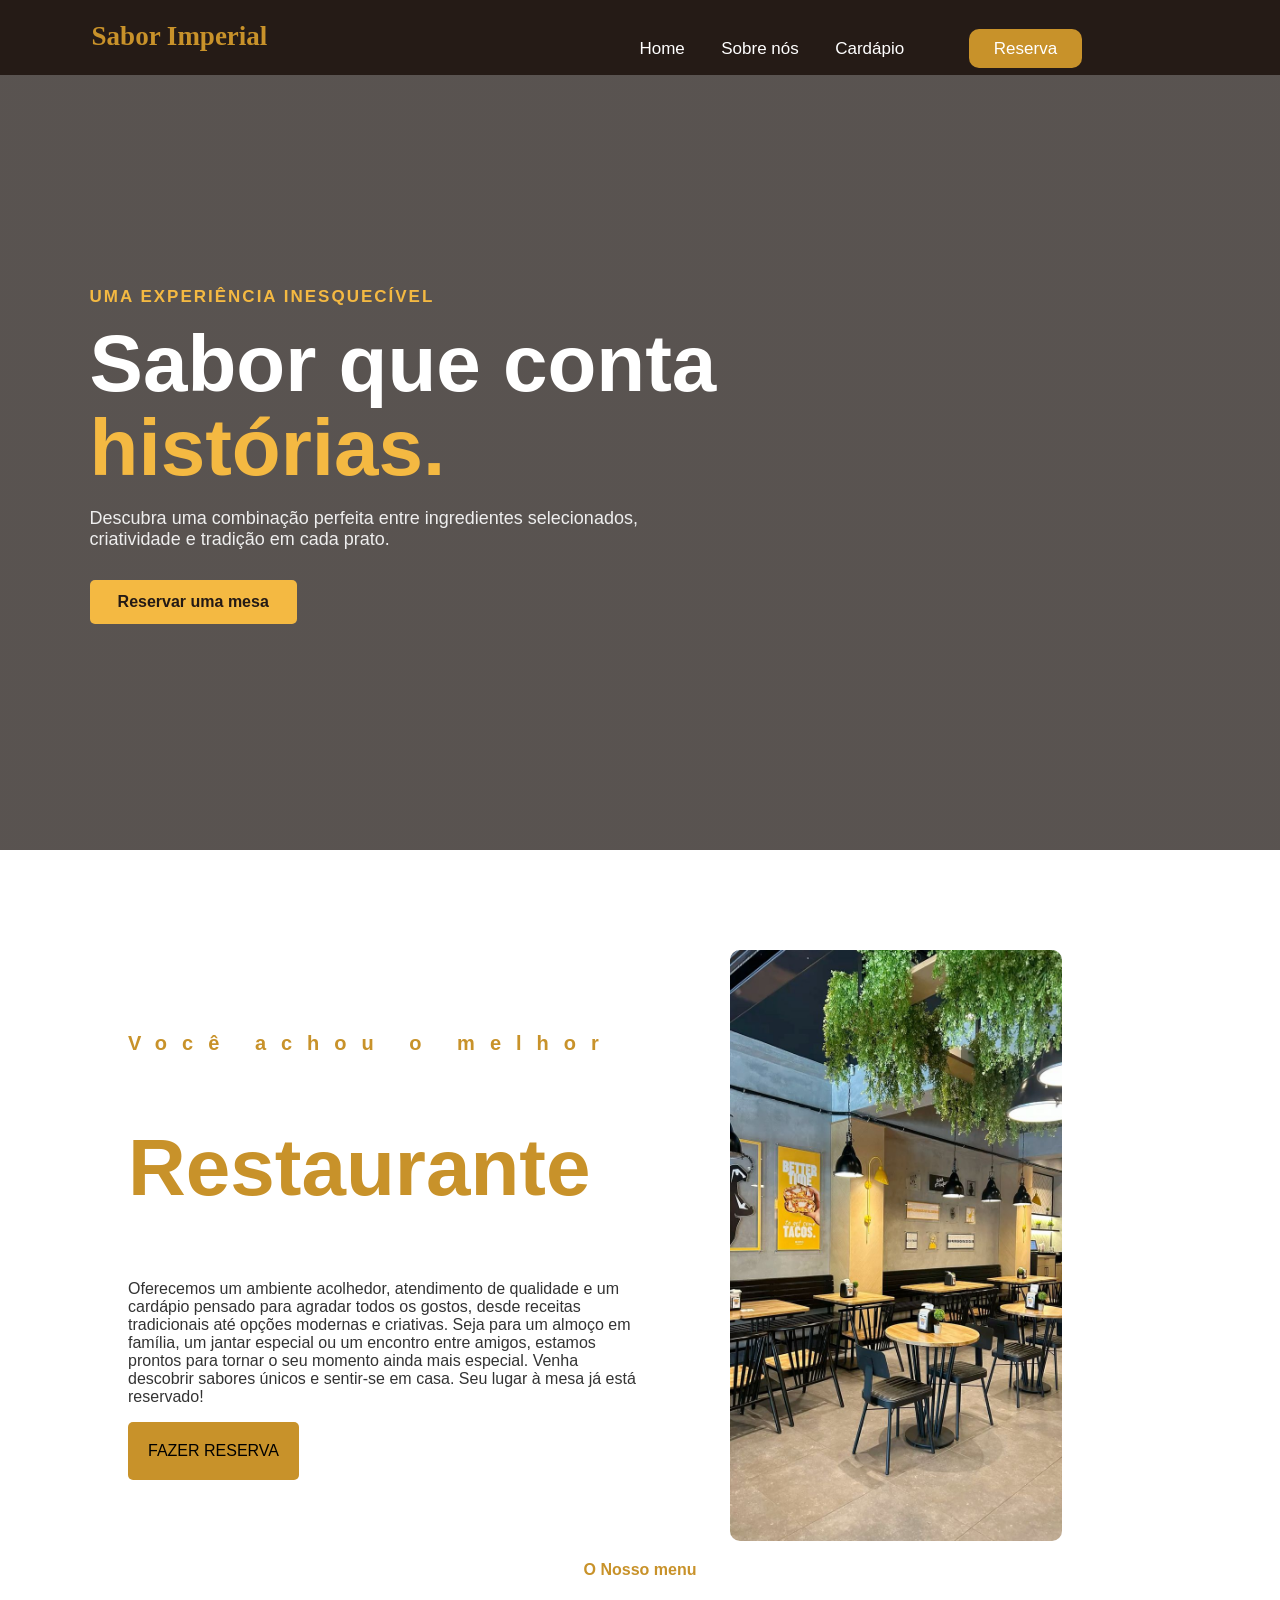
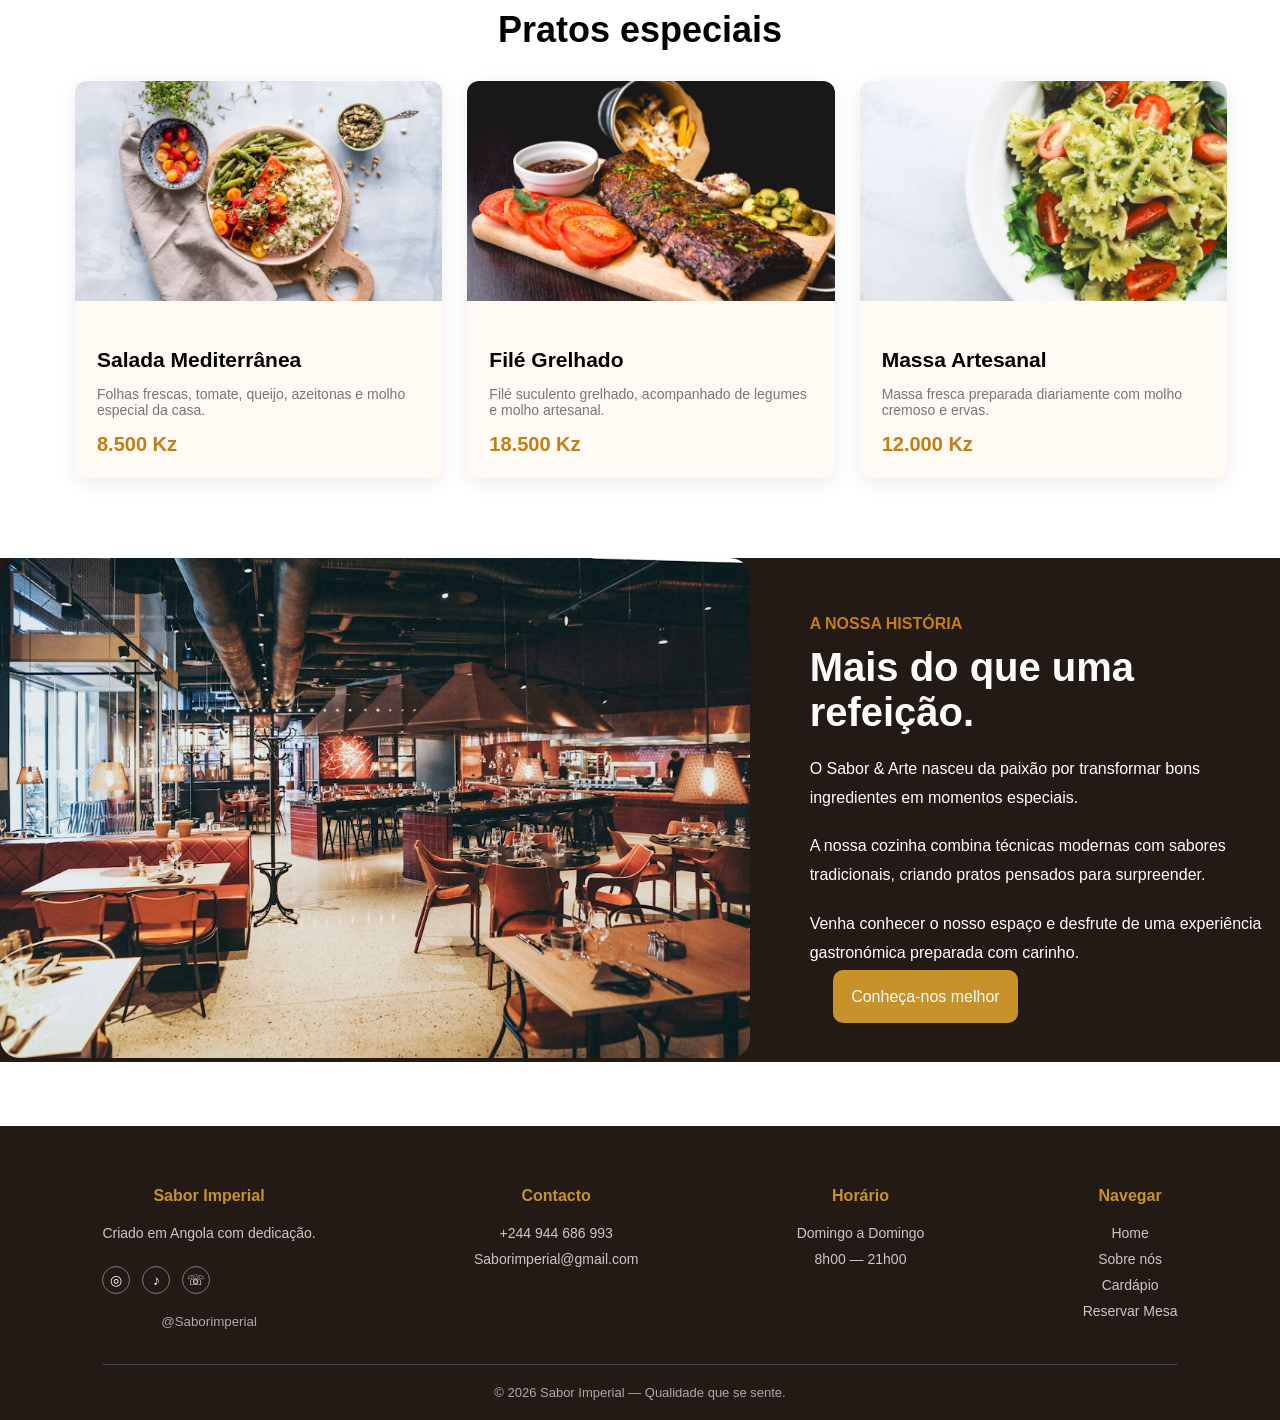
==== index.html @ f2ed8bbf "Adicionamos paginas ao site" ====
<!DOCTYPE html>
<html lang="pt-br">
<head>
    <meta charset="UTF-8">
    <meta name="viewport" content="width=device-width, initial-scale=1.0">
    <link rel="stylesheet" href="estilo.css">
    <meta name="author"content="Moreno Costa">
    <meta name="robots" content="index, follow">
    <meta name="theme-color" content="#0d3b66">
    <title>Sabor Imperial</title>
</head>
<body>
    <header>
    <nav class="navbar">
       <div class="logo">
           <h1 style="text-align: center;">Sabor Imperial</a></h1>
       </div>
       <div class="menu-toggle" id="menuToggle">
        <span></span>
        <span></span>
        <span></span>
       </div>
       <div class="menu">
        <a href="index.html">Home</a>
        <a href="#sobre">Sobre nós</a>
        <a href="cardapio.html">Cardápio</a>
        <a id="botao" href="reserva.html">Reserva</a>
       </div>
    </nav>
</header>
     <section class="hero" id="inicio">
        <div class="hero-content">
            <small>UMA EXPERIÊNCIA INESQUECÍVEL</small>

            <h1>
                Sabor que conta
                <span>histórias.</span>
            </h1>

            <p>
                Descubra uma combinação perfeita entre ingredientes
                selecionados, criatividade e tradição em cada prato.
            </p>

            <a href="reserva.html" class="btn">Reservar uma mesa</a>
        </div>
    </section>

     <div class="header">
      <div class="headline">
        <h2 style="letter-spacing: 15px;">Você achou o melhor</h2>
        <h2 style="font-size: 80px;">Restaurante</h2>
        <p style="color: #333;">Oferecemos um ambiente acolhedor, atendimento de qualidade e um cardápio pensado para agradar todos os gostos, desde receitas tradicionais até opções modernas e criativas. Seja para um almoço em família, um jantar especial ou um encontro entre amigos, estamos prontos para tornar o seu momento ainda mais especial.

Venha descobrir sabores únicos e sentir-se em casa. Seu lugar à mesa já está reservado!</p>
        <a href="reserva.html" class="contact-btn">Fazer Reserva</a>
      </div>
      <div class="img-headline">
        <img style="width: 65%;height: 65%;object-fit: cover;border-radius: 10PX; " src="yh.jpg">
      </div>

       <!-- MENU -->
<section class="menu" id="menu">
        <div class="section-title">
           <p>O Nosso menu</p>
            <h2>Pratos especiais</h2>
        </div>

        <div class="menu-grid">

            <div class="card">
                <img src="/img/prato1.avif" alt="Salada especial">

                <div class="card-content">
                    <h3>Salada Mediterrânea</h3>
                    <p>Folhas frescas, tomate, queijo, azeitonas e molho especial da casa.</p>
                    <span class="price">8.500 Kz</span>
                </div>
            </div>

            <div class="card">
                <img src="/img/pra2.avif" alt="Carne grelhada">

                <div class="card-content">
                    <h3>Filé Grelhado</h3>
                    <p>Filé suculento grelhado, acompanhado de legumes e molho artesanal.</p>
                    <span class="price">18.500 Kz</span>
                </div>
            </div>

            <div class="card">
                <img src="/img/pra3.avif" alt="Massa italiana">

                <div class="card-content">
                    <h3>Massa Artesanal</h3>
                    <p>Massa fresca preparada diariamente com molho cremoso e ervas.</p>
                    <span class="price">12.000 Kz</span>
                </div>
            </div>
        </div>
</section>

<section id="sobre">
        <div class="about">

            <div class="about-image">
                <img style=" height: 500px; border-radius: 20px;; align-items: center;justify-content: center;" src="rest.avif" alt="">
            </div>

               <div class="about-content">
                <span> <a style="text-decoration: none;" href="#sobre"></a>A NOSSA HISTÓRIA</a></span>

                <h2>Mais do que uma refeição.</h2>

                <p>O Sabor & Arte nasceu da paixão por transformar bons ingredientes em momentos especiais.</p>

                <p>   A nossa cozinha combina técnicas modernas com sabores
                tradicionais, criando pratos pensados para surpreender.</p>

                <p>  Venha conhecer o nosso espaço e desfrute de uma experiência
                gastronómica preparada com carinho.</p>

                <a style="text-decoration: none;margin-top: 10%; padding: 18px;" id="botao" href="contacto.html" >
                    Conheça-nos melhor
                </a>
               </div>
</section>
<footer style="margin-top: 5%;width: 100%;" class="footer">
    <div class="footer-container">

        <div class="footer-col">
            <h3>Sabor Imperial</h3>
            <p>Criado em Angola com dedicação.</p>

            <div class="social">
                <a href="#">◎</a>
                <a href="#">♪</a>
                <a href="#">☏</a>
            </div>

            <small>@Saborimperial</small>
        </div>


        <div class="footer-col">
            <h3>Contacto</h3>
            <p>+244 944 686 993</p>
            <p>Saborimperial@gmail.com</p>
        </div>


        <div class="footer-col">
            <h3>Horário</h3>
            <p>Domingo a Domingo</p>
            <p>8h00 — 21h00</p>
        </div>


        <div class="footer-col">
            <h3>Navegar</h3>
            <a href="#">Home</a>
            <a href="#">Sobre nós</a>
            <a href="#">Cardápio</a>
            <a href="#">Reservar Mesa</a>
        </div>

    </div>


    <div class="copyright">
        © 2026 Sabor Imperial — Qualidade que se sente.
    </div>
    <script src="script.js"></script>
</body>
</html>
---- estilo.css ----
*{
    box-sizing: border-box;
    padding-left: 0;
}
 
body{
    margin: 0;
     font-family: "Roboto", sans-serif;
     color: var(--cream);
     background: var(--black);
     overflow-x: hidden;
}
header{
    position: fixed;
    top: 0;
    width: 100%;
    z-index: 1000;
    background: rgba(35, 25, 20, 0.95);
    padding: 18px 7%;
    height: 75px;
    align-items: center;
    justify-content: center;
}

/* Animação de entrada */
.animar {
    opacity: 0;
    transform: translateY(50px);
    transition: opacity .8s ease, transform .8s ease;
}

.animar.mostrar {
    opacity: 1;
    transform: translateY(0);
}

.navbar{
    display: flex;
    flex-flow: row wrap;
}
 
button{
 background:rgba(0, 204, 255, 0.444);
    padding: 10px 25px;
    color: black;
    border-radius: 30%;
    margin-right: 10%;
    opacity: 1;
    margin-left: 5%;
    margin-top: 5%;
}

   button:hover{
     opacity: 0.7;
   }

.logo h1{
    flex: 20%;
    margin-left:2px;
    font-family: "Lobster", sans-ser;
    color: #c8922a;
    margin-top: 3px;
}

.logo{
    align-items: center;
    justify-content: center;
    color:#180F4A;
    font-size: 18px;
}

.navbar .menu{
    flex:70%;
    text-align: right;
    padding: 20px;
    margin-top: 1px;
}  

.navbar .menu a{
    color: white;
    text-decoration: none;
    font-size: 17px;
    padding: 20px 16px;
}
.navbar .menu a:hover{
   color: #c8922a;
    border-top: 4px solid #c8922a;
    transition: 0.3s;
}

#botao{
    margin-left: 180px;
    background:#c8922a;
    padding: 10px 25px;
    color: white;
    border-radius: 10px;
    margin-right: 10%;
    margin-left: 5%;
    opacity: 1;
}

#botao:hover{
    opacity: 0.7;
    border: none;
}

.hero {
    margin-top: 0%;
    margin-left: 0%;
    width: 100%;
    height: 850px;
    display: flex;
    align-items: center;
    padding: 120px 7% 60px;
    background:
    linear-gradient(rgba(25, 17, 13, 0.72), rgba(25, 17, 13, 0.72)),
    url("https://images.unsplash.com/photo-1517248135467-4c7edcad34c4?auto=format&fit=crop&w=1600&q=80")
    center/cover;
}

.hero-content {
    max-width: 650px;
    color: white;
}

.hero-content small {
    color: #f4b942;
    font-size: 17px;
    font-weight: bold;
    letter-spacing: 2px;
}

.hero-content h1 {
    font-size: clamp(45px, 7vw, 80px);
    line-height: 1.05;
    margin: 15px 0;
}

.hero-content h1 span {
    color: #f4b942;
}

.hero-content p {
    max-width: 550px;
    color: #eee;
    margin-bottom: 30px;
    font-size: 18px;
}

.btn {
    display: inline-block;
    background: #f4b942;
    color: #241a15;
    padding: 13px 28px;
    border-radius: 5px;
    text-decoration: none;
    font-weight: bold;
    transition: 0.3s;
}

.btn:hover {
    background: #fff;
    transform: translateY(-2px);
}

.header{
    display: flex;
    flex-flow: row wrap;
    justify-content: center;
    align-items: center;
    /*height: 600px;*/
    background:white;
    padding-top: 100px;
}

.headline{
    flex: 40%;
    margin-left: 10%;
    /*border: 1px solid black;*/
}

.headline{
    opacity: 1;
    transform: translateX(o);
}

.headline h2{
    font-weight: 900;
    font-size: 20px;
    color:#c8922a;
    padding: 0;
    margin: o;
}

.headline p{
    color: gray;
    text-align: left;
}

.contact-btn{
   background-color: #c8922a;
   padding: 20px;
   color: black;
   text-transform: uppercase;
   border-radius: 5px;
   text-decoration: none;
   display: inline-block;
}

.contact-btn:hover{
    background: #FF2959;

}

.img-headline{
margin-right: 10%;
flex: 40%;
text-align: center;
}

.section-title{
    text-align: center;
    font-weight: bold;
}

.section-title p{
    color: #c8922a;
}

.section-title h2{
    color: black;
    font-size: 36px;
}


.menu-grid{
    margin-bottom: 80px;
    width: 90%;
    margin-left: 75px;
    display: grid;
    grid-template-columns: repeat(3, 1fr);
    gap: 25px;
}

.card{
    background: #fffaf3;
    border-radius: 12px;
    overflow: hidden;
    box-shadow: 0 5px 20px rgba(0,0,0,0.08);
    transition: 0.3s;
}

.card:hover{
    transform: translateY(-7px);
}

.card img{
    width: 100%;
    height: 220px;
    object-fit: cover;
}

.card-content{
    padding: 22px;
    text-align: left;
}

.card-content h3{
    font-size: 21px;
    margin-bottom: 8px;
}

.card-content p{
    color: #777;
    font-size: 14px;
    margin-bottom: 15px;
}

.price{
    color: #c47d19;
    font-size: 20px;
    font-weight: bold;
}


.about{
    display: grid;
    grid-template-columns: 1fr 1fr;
    gap: 60px;
    align-items: center;
    background: #241a15;
}

.about-content span{
    color:#c47d19;
    font-weight: bold;
}

.about-content h2{
    color: white;
    font-size: 40px;
    margin: 12px 0 20px;
}

.about-content p{
    color: white;
    line-height: 1.8;
    margin-bottom: 20px;
}

footer{
    background:#222;
    color:white;
    text-align:center;
    padding:20px;
}

/* ================================
   Menu hambúrguer (3 barras)
================================ */
.menu-toggle{
    display: none;
    flex-direction: column;
    justify-content: space-between;
    width: 30px;
    height: 22px;
    cursor: pointer;
    z-index: 1001;
}

.menu-toggle span{
    display: block;
    width: 100%;
    height: 3px;
    background: #c8922a;
    border-radius: 3px;
    transition: 0.3s ease;
}

/* Anima as 3 barras em um X quando o menu está aberto */
.menu-toggle.ativo span:nth-child(1){
    transform: translateY(9.5px) rotate(45deg);
}

.menu-toggle.ativo span:nth-child(2){
    opacity: 0;
}

.menu-toggle.ativo span:nth-child(3){
    transform: translateY(-9.5px) rotate(-45deg);
}

/* ================================
   Responsividade
================================ */
@media(max-width:768px){

header{
    padding: 15px 5%;
    height: auto;
}

.navbar{
    flex-wrap: wrap;
    align-items: center;
    justify-content: space-between;
}

.logo h1{
    flex: none;
    font-size: 22px;
}

/* Mostra as 3 barras no telefone */
.menu-toggle{
    display: flex;
}

/* Esconde o menu por padrão e prepara a animação */
.navbar .menu{
    flex-basis: 100%;
    max-height: 0;
    overflow: hidden;
    text-align: left;
    padding: 0;
    margin-top: 0;
    transition: max-height 0.4s ease, padding 0.4s ease;
}

.navbar .menu.ativo{
    max-height: 400px;
    padding: 15px 0;
}

.navbar .menu a{
    display: block;
    padding: 12px 10px;
}

.navbar .menu a:hover{
    border-top: none;
    border-left: 4px solid #c8922a;
}

#botao{
    display: inline-block;
    margin: 10px;
}

.header{
    flex-direction: column;
    padding-top: 130px;
}

.headline{
    margin-left: 0;
    text-align: center;
    padding: 0 5%;
}

.img-headline{
    margin-right: 0;
    margin-top: 20px;
}

.menu-grid{
    margin-left: 0;
    width: 100%;
    padding: 0 5%;
    grid-template-columns: 1fr;
}

.about{
    grid-template-columns: 1fr;
    text-align: center;
    padding: 0 5%;
}

.about-image img{
    width: 100%;
    height: auto !important;
}

.hero h1{
    font-size:38px;
}

.hero p{
    font-size:18px;
}

}

@media(max-width: 480px){

.hero-content h1{
    font-size: 34px;
}

.headline h2[style]{
    font-size: 16px !important;
}

.headline h2{
    font-size: 42px !important;
}

}

.form-container{

    max-width:850px;
    margin:auto;
    background:white;
    padding:35px;
    border-radius:20px;
    box-shadow:0 5px 25px #ddd;

}


/* Títulos */

.title{
    display:flex;
    align-items:center;
    gap:15px;
    margin-bottom:30px;
}


.number{

    width:35px;
    height:35px;
    background: #c47d19;
    color:white;
    border-radius:50%;
    display:flex;
    justify-content:center;
    align-items:center;

}


h2{

    font-size:22px;
    color:#555;

}


/* Form */

.form-grid{
    margin-top: 5%;
    display:grid;
    grid-template-columns:1fr 1fr;
    gap:25px;

}


.input-box{

    display:flex;
    flex-direction:column;

}


label{

    font-size:13px;
    color:black;
    margin-bottom:8px;

}


input, select, textarea{

    padding:15px;
    border:none;
    background:rgba(255, 255, 0, 0.075);
    border-radius:25px;
    outline:none;
    font-size:14px;

}


textarea{

    border-radius:15px;
    height:100px;
    resize:none;

}


.full{

    grid-column:1/3;

}


/* Pagamento */

.payment{

    margin-top:40px;

}


.payment-box{

    border:2px solid #54c7b0;
    padding:20px;
    border-radius:15px;
    display:flex;
    align-items:center;
    gap:15px;

}


.whatsapp{

    width:45px;
    height:45px;
    background:#32c56d;
    color:white;
    border-radius:50%;
    display:flex;
    justify-content:center;
    align-items:center;
    font-size:25px;

}


button{

    width:100%;
    margin-top:25px;
    padding:16px;
    border:none;
    border-radius:30px;
    background:#2bb673;
    color:white;
    font-size:16px;
    cursor:pointer;

}



@media(max-width:700px){

.form-grid{

grid-template-columns:1fr;

}


.full{

grid-column:auto;

}

}

   .footer{
    background:#241a15;
    color:#c8922a;
    padding:45px 8% 20px;
    font-family:Arial, sans-serif;
}


.footer-container{
    display:flex;
    justify-content:space-between;
    gap:30px;
    flex-wrap:wrap;
}


.footer-col{
    display:flex;
    flex-direction:column;
}


.footer-col h3{
    font-size:16px;
    margin-bottom:15px;
}


.footer-col p{
    margin:5px 0;
    color:#c8c8c8;
    font-size:14px;
}


.footer-col a{
    text-decoration:none;
    color:#c8c8c8;
    margin:5px 0;
    font-size:14px;
}


.social{
    display:flex;
    gap:12px;
    margin:15px 0;
}


.social a{
    width:28px;
    height:28px;
    border:1px solid #777;
    border-radius:50%;
    display:flex;
    align-items:center;
    justify-content:center;
    color:white;
}


.footer small{
    color:#aaa;
}


.copyright{
    border-top:1px solid #39464d;
    text-align:center;
    margin-top:35px;
    padding-top:20px;
    color:#aaa;
    font-size:13px;
}


/* Responsivo */
@media(max-width:700px){

.footer-container{
    flex-direction:column;
}

}
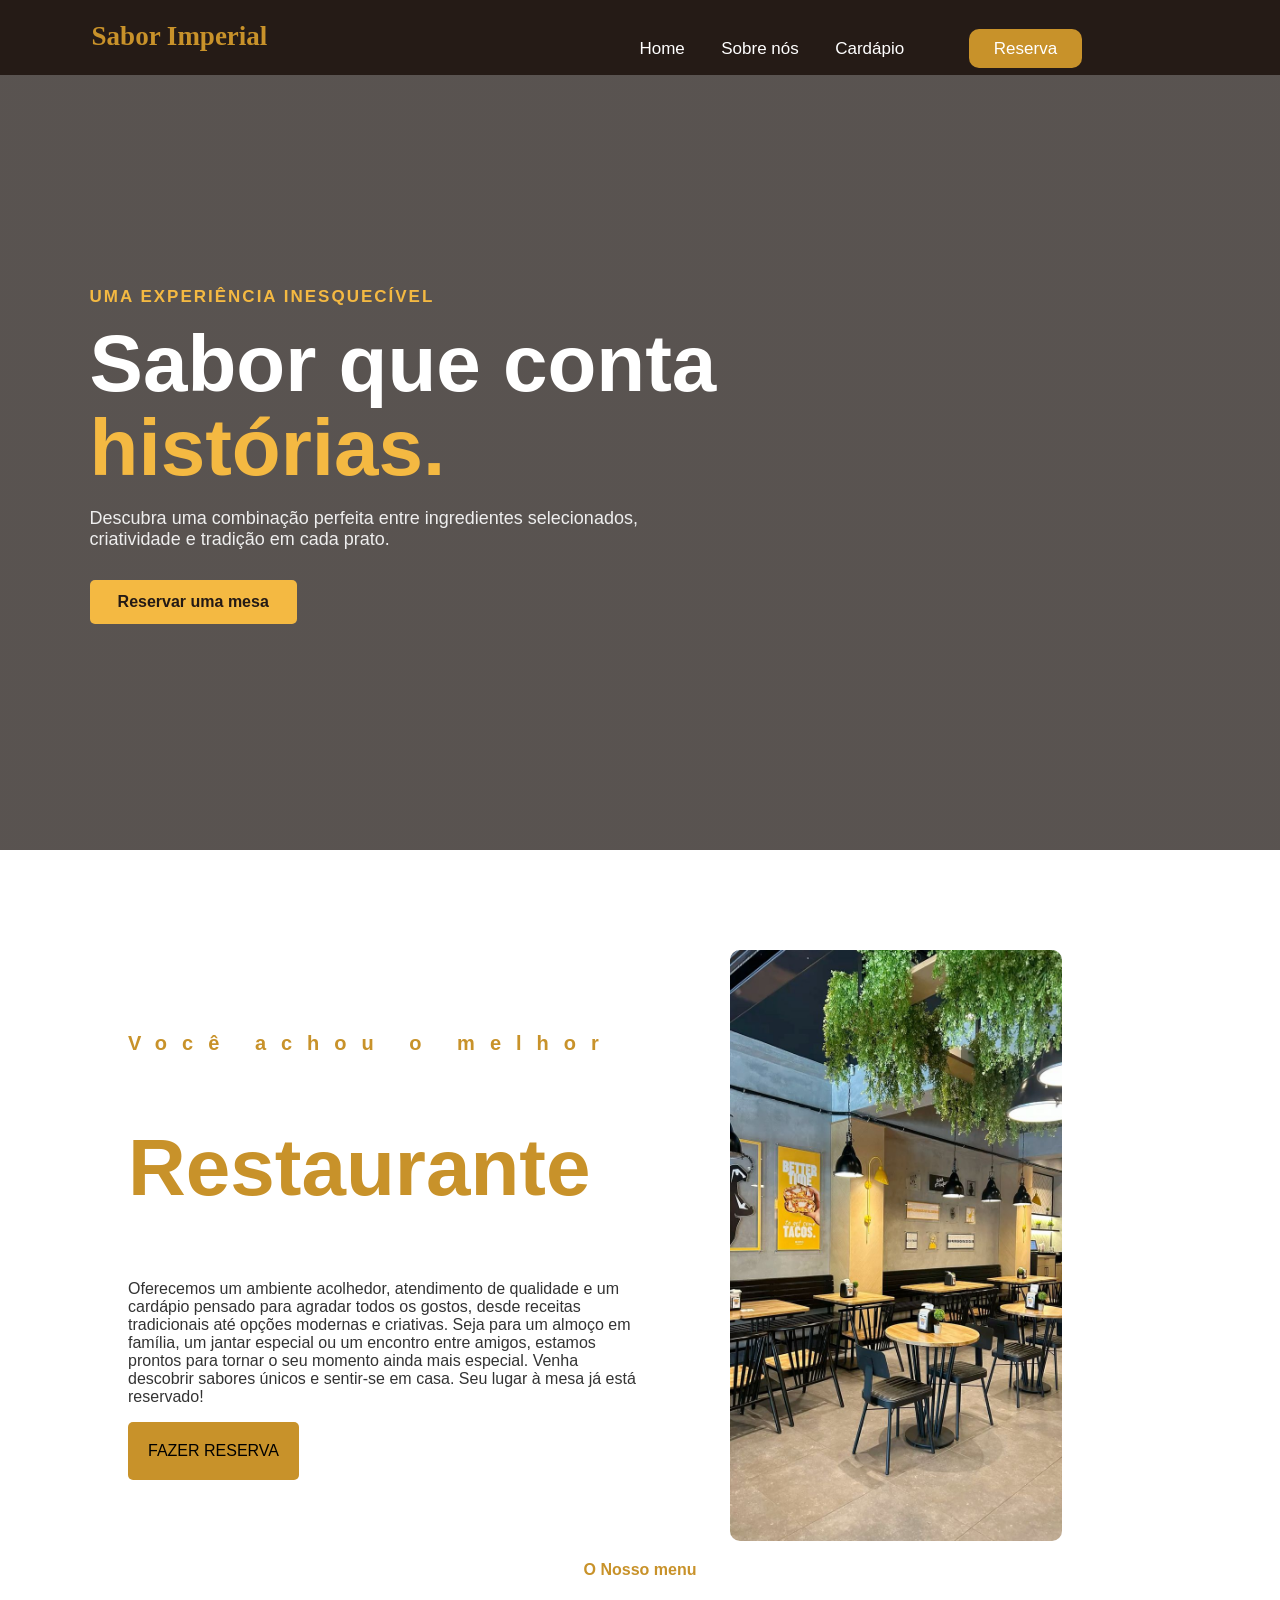
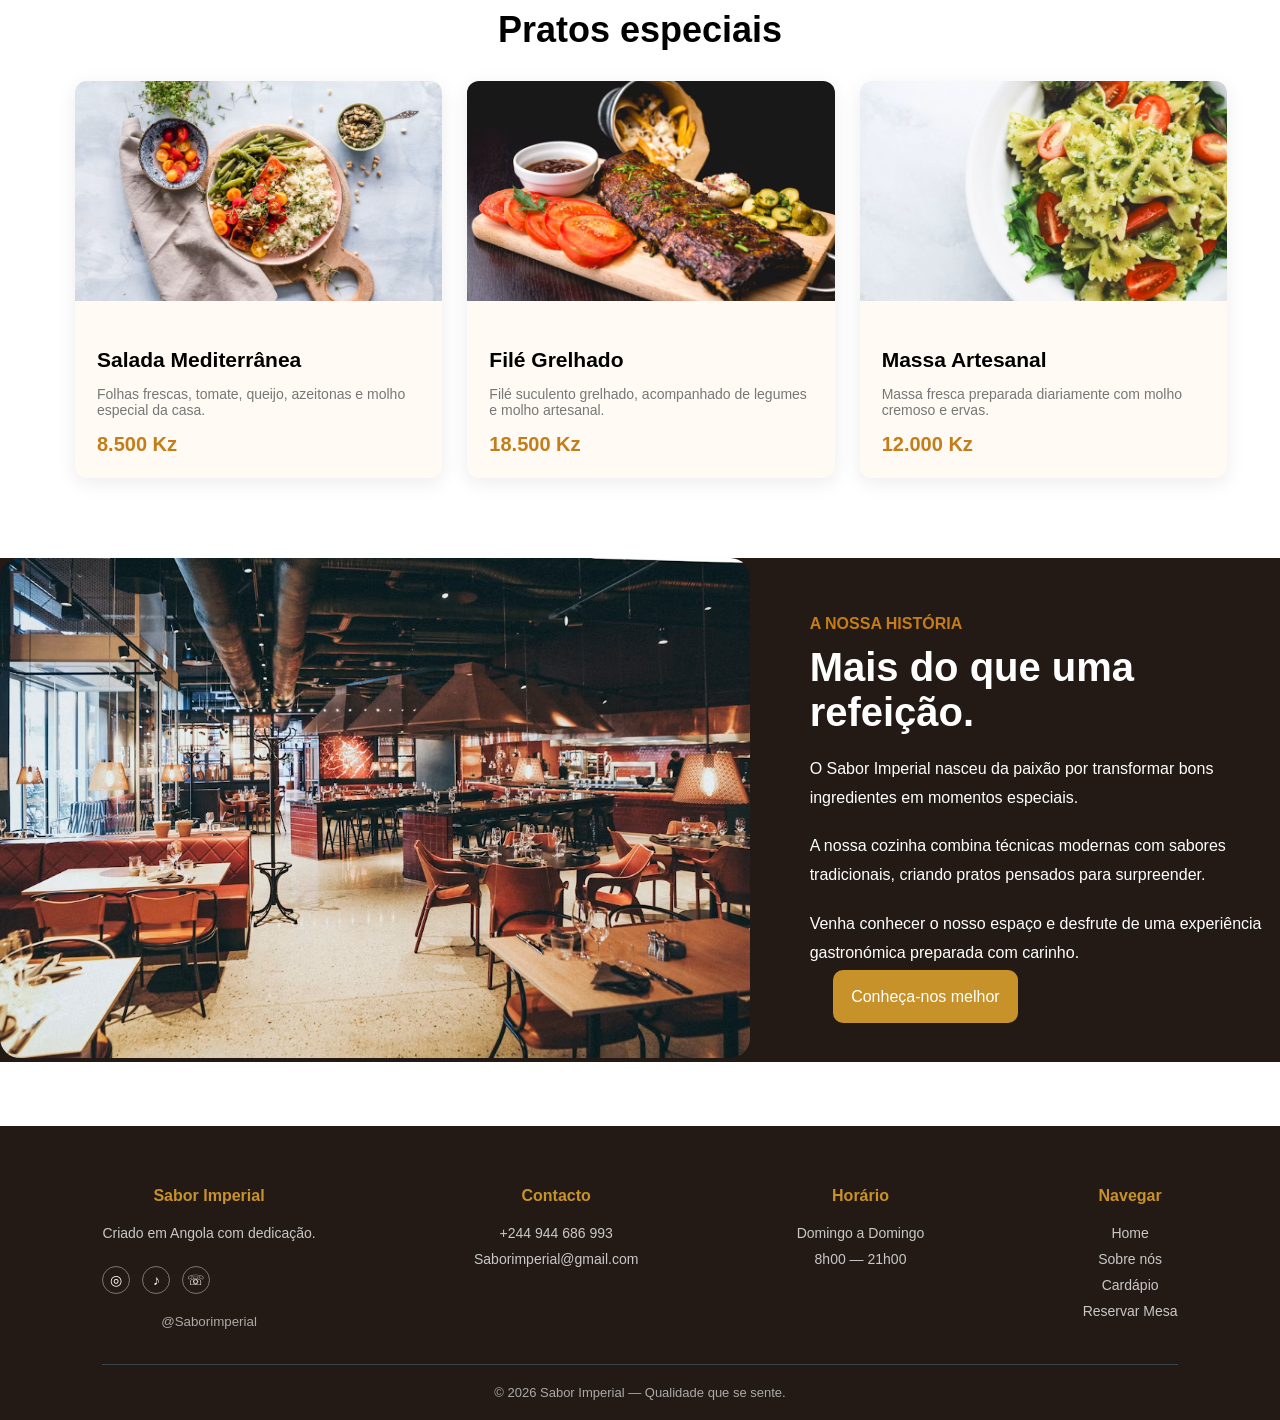
==== commit 5a7e4308: "modifiquei o index" ====
--- a/index.html
+++ b/index.html
@@ -112,7 +112,7 @@
 
                 <h2>Mais do que uma refeição.</h2>
 
-                <p>O Sabor & Arte nasceu da paixão por transformar bons ingredientes em momentos especiais.</p>
+                <p>O Sabor Imperial nasceu da paixão por transformar bons ingredientes em momentos especiais.</p>
 
                 <p>   A nossa cozinha combina técnicas modernas com sabores
                 tradicionais, criando pratos pensados para surpreender.</p>
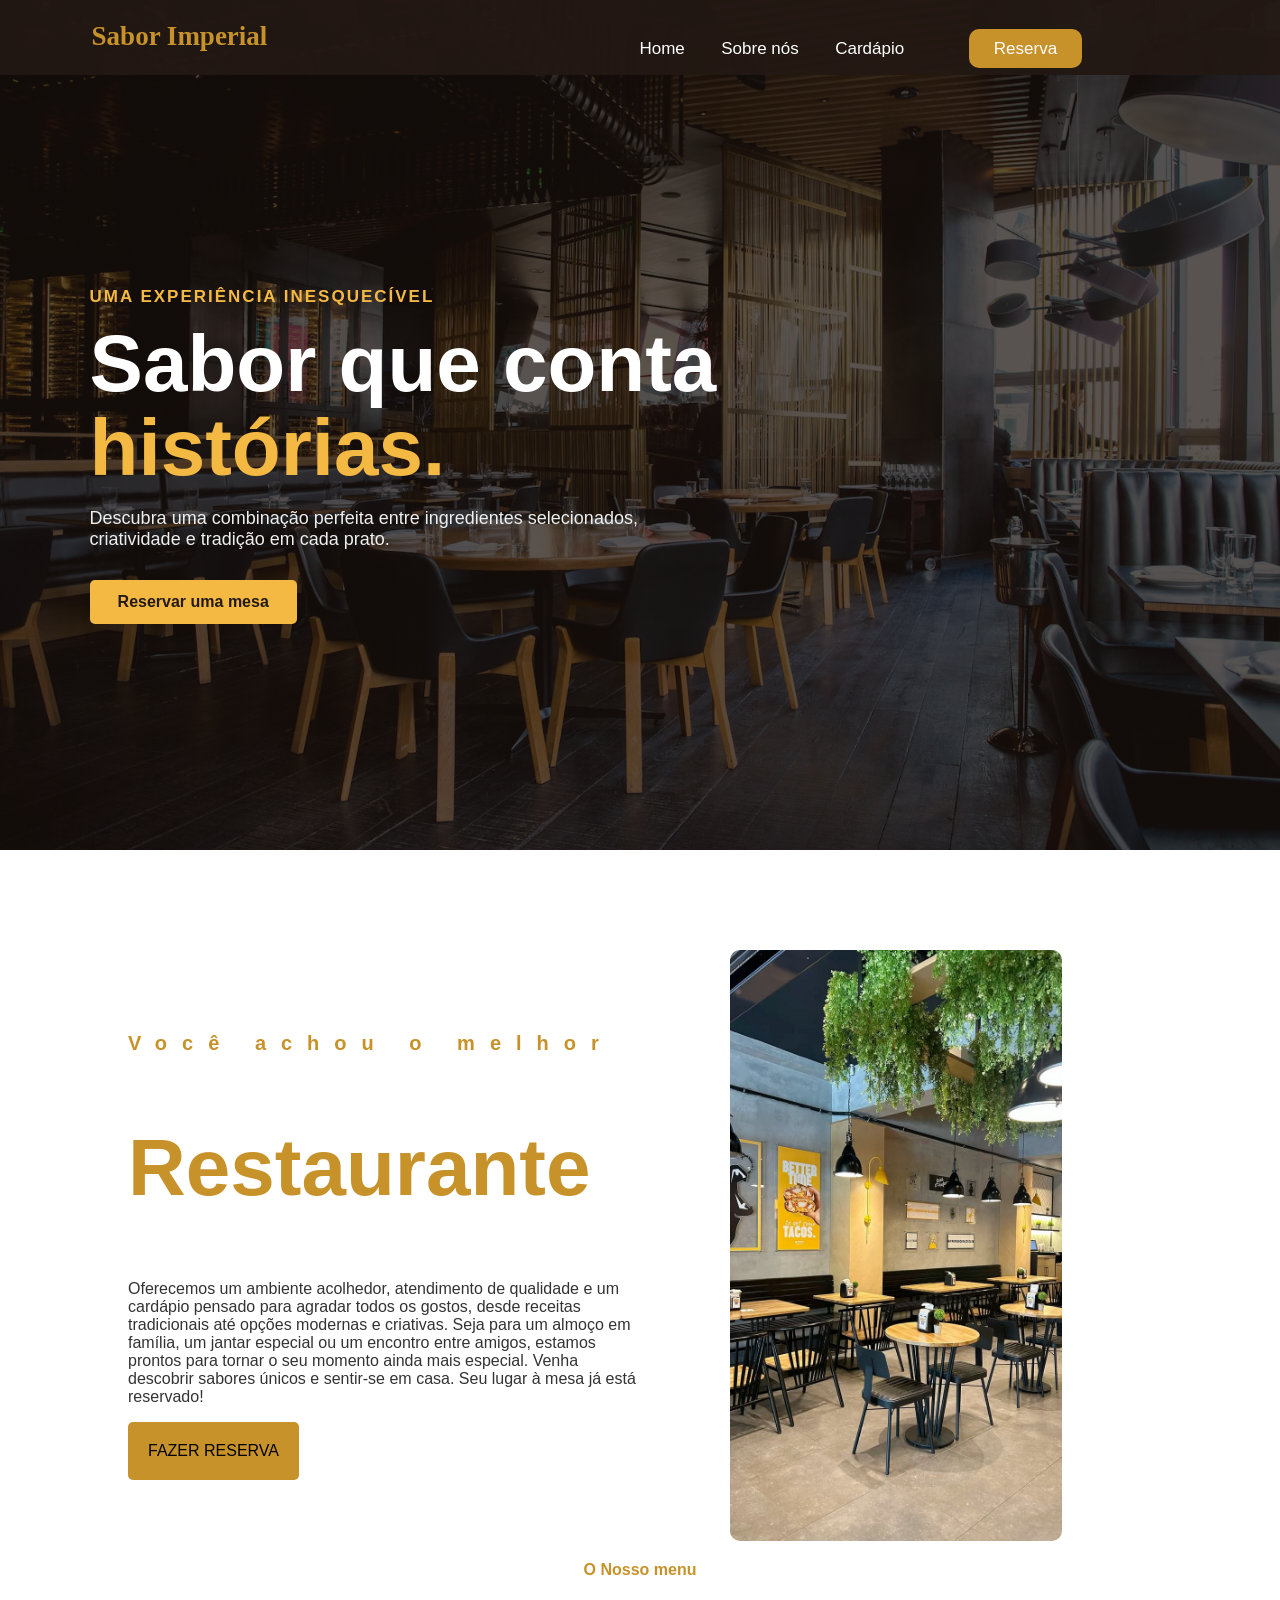
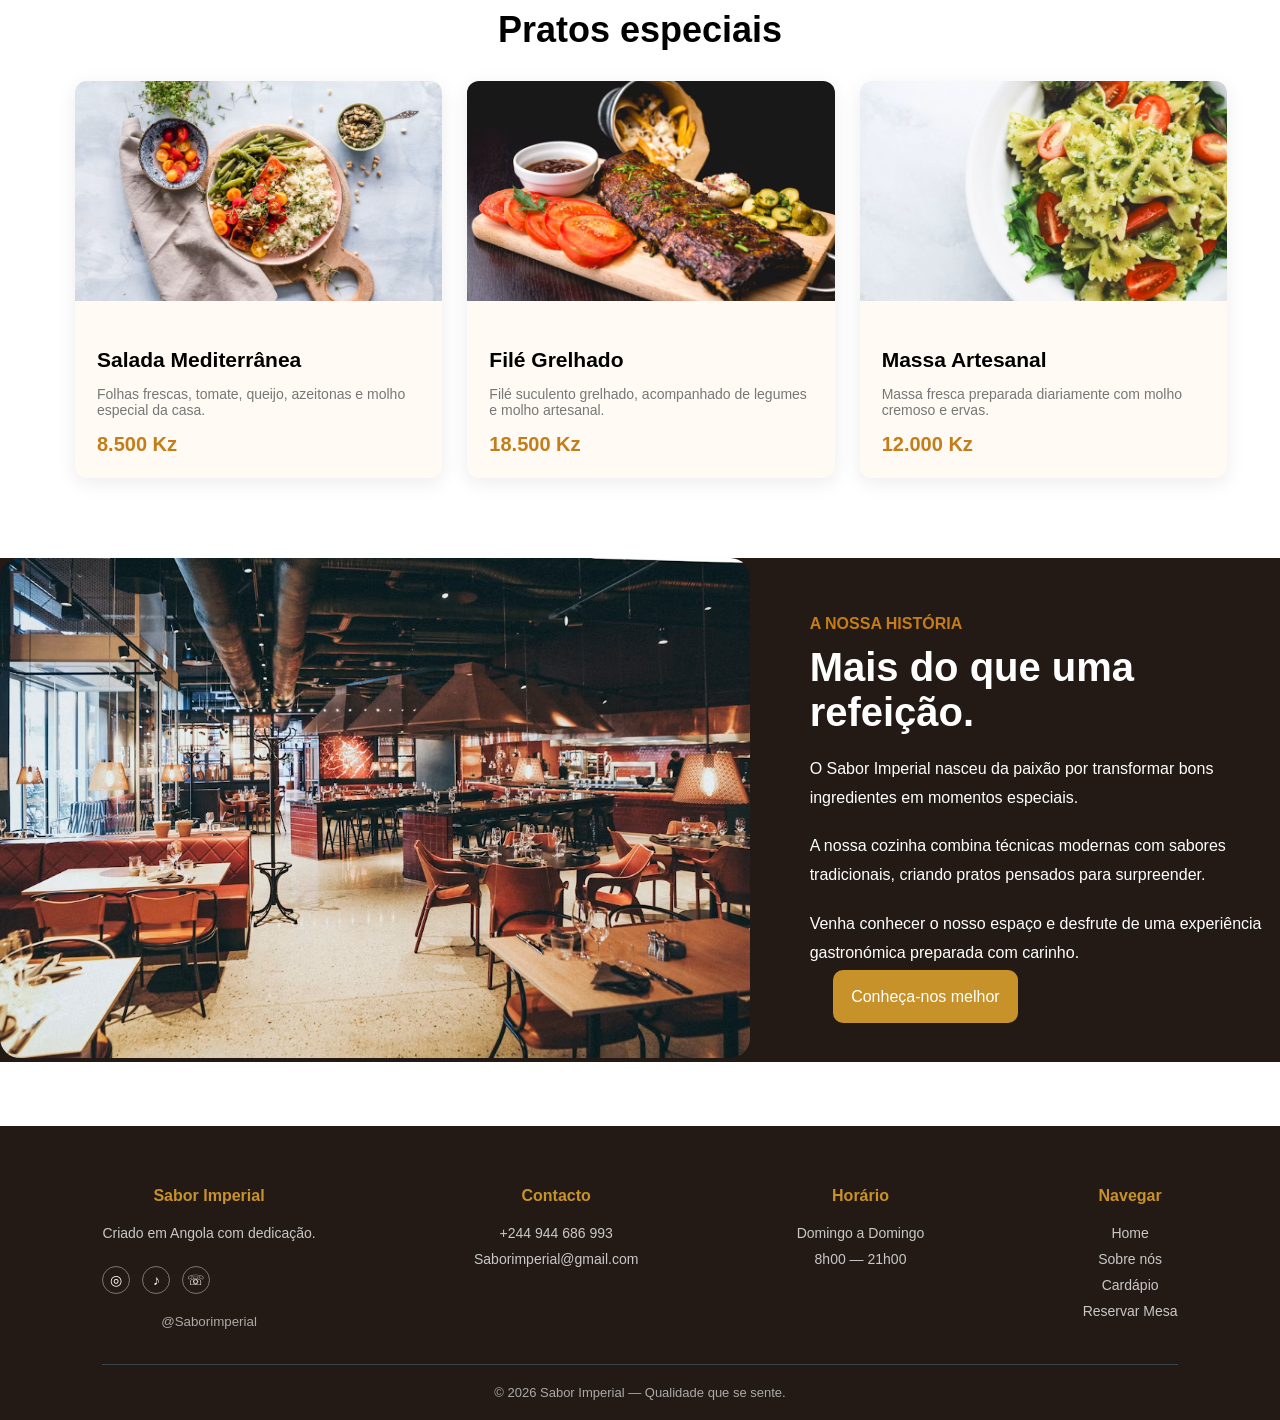
==== commit e527282c: "Atualizando o index" ====
--- a/index.html
+++ b/index.html
@@ -7,6 +7,8 @@
     <meta name="author"content="Moreno Costa">
     <meta name="robots" content="index, follow">
     <meta name="theme-color" content="#0d3b66">
+    <link rel="canonical" href="https://saborimperial.vercel.app/">
+    <?xml version="1.0" encoding="UTF-8"?>
     <title>Sabor Imperial</title>
 </head>
 <body>
@@ -69,7 +71,7 @@
         <div class="menu-grid">
 
             <div class="card">
-                <img src="/img/prato1.avif" alt="Salada especial">
+                <img src="img/prato1.avif" alt="Salada especial">
 
                 <div class="card-content">
                     <h3>Salada Mediterrânea</h3>
@@ -79,7 +81,7 @@
             </div>
 
             <div class="card">
-                <img src="/img/pra2.avif" alt="Carne grelhada">
+                <img src="img/pra2.avif" alt="Carne grelhada">
 
                 <div class="card-content">
                     <h3>Filé Grelhado</h3>
@@ -89,7 +91,7 @@
             </div>
 
             <div class="card">
-                <img src="/img/pra3.avif" alt="Massa italiana">
+                <img src="img/pra3.avif" alt="Massa italiana">
 
                 <div class="card-content">
                     <h3>Massa Artesanal</h3>
--- a/estilo.css
+++ b/estilo.css
@@ -112,9 +112,8 @@
     display: flex;
     align-items: center;
     padding: 120px 7% 60px;
-    background:
-    linear-gradient(rgba(25, 17, 13, 0.72), rgba(25, 17, 13, 0.72)),
-    url("https://images.unsplash.com/photo-1517248135467-4c7edcad34c4?auto=format&fit=crop&w=1600&q=80")
+    background: linear-gradient(rgba(25, 17, 13, 0.72), rgba(25, 17, 13, 0.72)),
+    url("restaurante.avif")
     center/cover;
 }
 
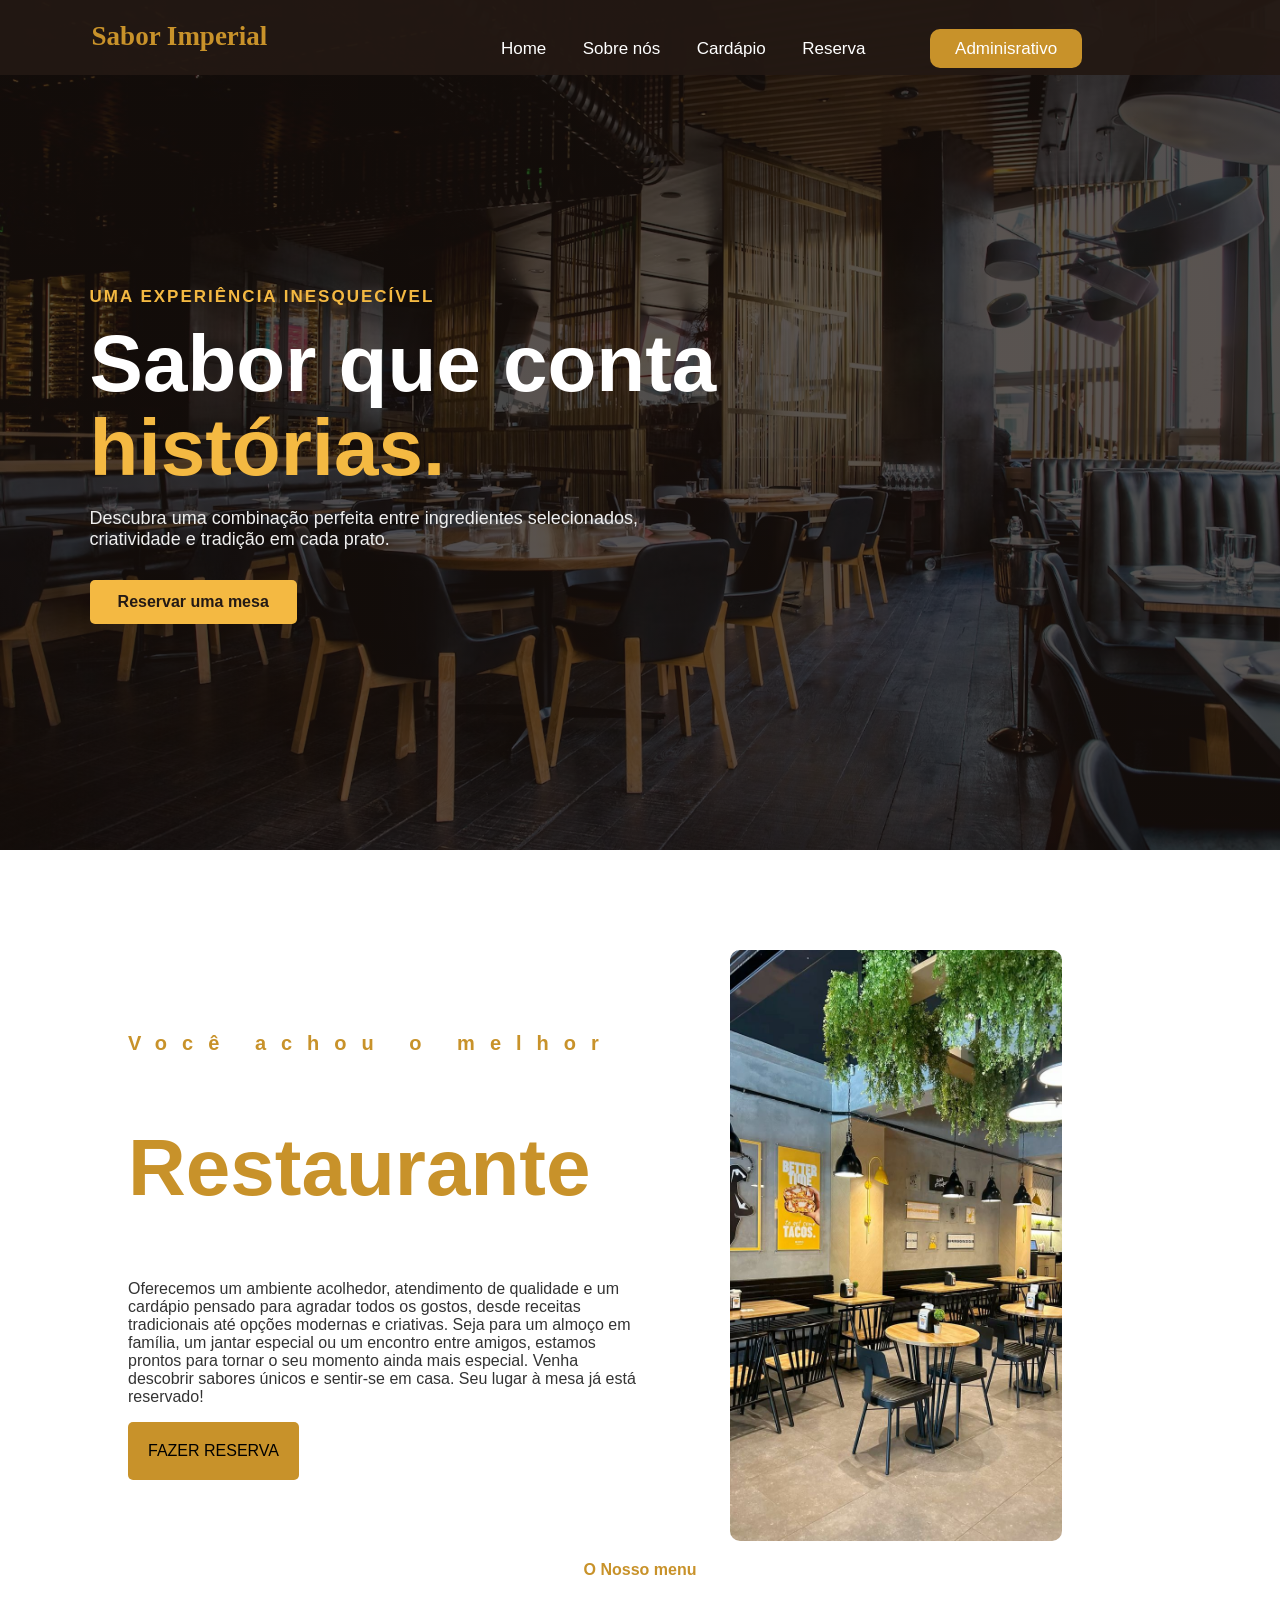
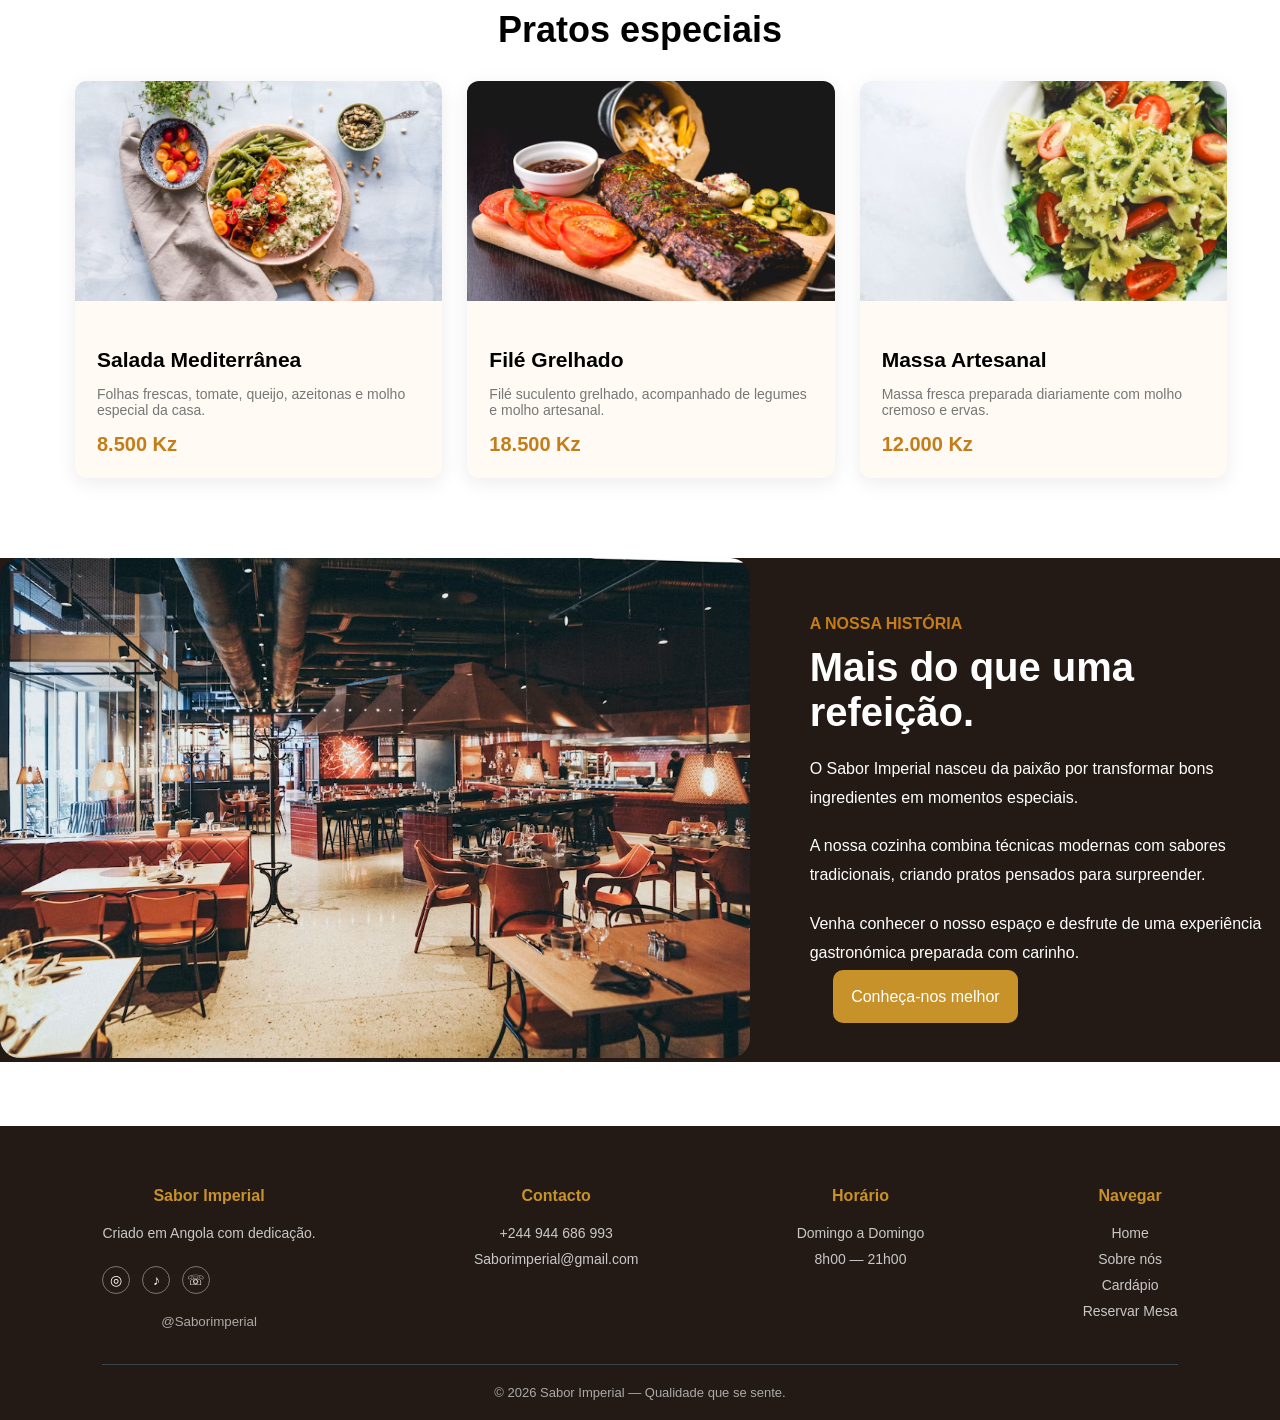
==== commit d54363da: "Adicionamos novas páginas ao site" ====
--- a/index.html
+++ b/index.html
@@ -26,7 +26,8 @@
         <a href="index.html">Home</a>
         <a href="#sobre">Sobre nós</a>
         <a href="cardapio.html">Cardápio</a>
-        <a id="botao" href="reserva.html">Reserva</a>
+        <a href="reserva.html">Reserva</a>
+        <a id="botao" href="login.html">Adminisrativo</a>
        </div>
     </nav>
 </header>
@@ -172,6 +173,34 @@
     <div class="copyright">
         © 2026 Sabor Imperial — Qualidade que se sente.
     </div>
+</footer>
     <script src="script.js"></script>
+    <script>
+document.querySelectorAll(".menu-grid .card").forEach(card => {
+
+    card.addEventListener("click", () => {
+
+        const nome =
+            card.querySelector("h3").textContent.trim();
+
+        const precoTexto =
+            card.querySelector(".price").textContent.trim();
+
+        const preco =
+            precoTexto
+                .replace(/\./g, "")
+                .replace(" Kz", "")
+                .trim();
+
+        window.location.href =
+            "reserva.html?prato=" +
+            encodeURIComponent(nome) +
+            "&preco=" +
+            encodeURIComponent(preco);
+
+    });
+
+});
+</script>
 </body>
 </html>
--- a/estilo.css
+++ b/estilo.css
@@ -719,4 +719,302 @@
     flex-direction:column;
 }
 
+}
+
+/* ==========================================
+   ÁREA ADMINISTRATIVA
+========================================== */
+
+.admin-container{
+    width: 90%;
+    max-width: 1200px;
+    margin: 140px auto 60px;
+}
+
+.admin-title{
+    background: #241a15;
+    padding: 35px;
+    border-radius: 20px;
+    margin-bottom: 35px;
+}
+
+.admin-title p{
+    color: #c8922a;
+    font-weight: bold;
+    letter-spacing: 2px;
+}
+
+.admin-title h2{
+    color: white;
+    font-size: 38px;
+    margin: 10px 0;
+}
+
+.admin-section{
+    background: white;
+    padding: 30px;
+    border-radius: 20px;
+    margin-bottom: 35px;
+    box-shadow: 0 5px 25px rgba(0,0,0,.08);
+}
+
+.admin-section-title{
+    display: flex;
+    align-items: center;
+    justify-content: space-between;
+    gap: 20px;
+    margin-bottom: 25px;
+}
+
+.admin-section-title h2{
+    color: #333;
+    margin: 0;
+}
+
+.admin-refresh{
+    width: auto;
+    margin: 0;
+    background: #c8922a;
+    padding: 12px 25px;
+}
+
+.pedidos-container{
+    display: grid;
+    gap: 20px;
+}
+
+.pedido-admin{
+    border: 1px solid #ddd;
+    border-radius: 15px;
+    padding: 25px;
+    background: #fffaf3;
+}
+
+.pedido-topo{
+    display: flex;
+    align-items: center;
+    justify-content: space-between;
+    gap: 15px;
+    border-bottom: 1px solid #ddd;
+    padding-bottom: 15px;
+    margin-bottom: 15px;
+}
+
+.pedido-topo h3{
+    margin: 0 0 5px;
+    color: #241a15;
+}
+
+.pedido-topo small{
+    color: #777;
+}
+
+.estado{
+    padding: 8px 15px;
+    border-radius: 20px;
+    font-size: 12px;
+    font-weight: bold;
+}
+
+.estado.pendente{
+    background: #fff0c2;
+    color: #9a6a00;
+}
+
+.estado.aceito{
+    background: #d8f7e6;
+    color: #16834c;
+}
+
+.estado.recusado{
+    background: #ffdede;
+    color: #b42323;
+}
+
+.pedido-info p{
+    color: #555;
+    margin: 8px 0;
+}
+
+.pedido-info strong{
+    color: #241a15;
+}
+
+.pedido-acoes{
+    display: flex;
+    gap: 15px;
+    margin-top: 20px;
+}
+
+.pedido-acoes button{
+    width: auto;
+    margin: 0;
+    background: #2bb673;
+    padding: 12px 25px;
+}
+
+.pedido-acoes .recusar,
+.recusar{
+    background: #c0392b;
+}
+
+.sem-pedidos{
+    text-align: center;
+    padding: 40px;
+    background: #fffaf3;
+    border-radius: 15px;
+}
+
+.sem-pedidos h3{
+    color: #333;
+}
+
+.sem-pedidos p{
+    color: #777;
+}
+
+
+/* FORMULÁRIO ADMIN */
+
+.admin-form{
+    display: grid;
+    grid-template-columns: 1fr 1fr;
+    gap: 25px;
+}
+
+.admin-form .full{
+    grid-column: 1 / 3;
+}
+
+.admin-form button{
+    grid-column: 1 / 3;
+    margin: 0;
+    background: #c8922a;
+}
+
+
+/* PRATOS ADMIN */
+
+.admin-pratos{
+    display: grid;
+    gap: 15px;
+}
+
+.admin-prato{
+    display: grid;
+    grid-template-columns: 100px 1fr auto;
+    gap: 20px;
+    align-items: center;
+    padding: 15px;
+    border: 1px solid #ddd;
+    border-radius: 15px;
+    background: #fffaf3;
+}
+
+.admin-prato img{
+    width: 100px;
+    height: 80px;
+    object-fit: cover;
+    border-radius: 10px;
+}
+
+.admin-prato h3{
+    margin: 0 0 8px;
+    color: #241a15;
+}
+
+.admin-prato p{
+    color: #777;
+    margin: 0 0 8px;
+}
+
+.admin-prato strong{
+    color: #c47d19;
+}
+
+.admin-prato button{
+    width: auto;
+    margin: 0;
+    padding: 10px 18px;
+}
+
+
+/* PRATOS CLICÁVEIS */
+
+.prato-clicavel{
+    cursor: pointer;
+}
+
+.prato-clicavel:hover{
+    transform: translateY(-10px);
+    box-shadow: 0 10px 30px rgba(0,0,0,.15);
+}
+
+
+/* ADMIN NO TELEMÓVEL */
+
+@media(max-width:700px){
+
+    .admin-container{
+        width: 92%;
+        margin-top: 120px;
+    }
+
+    .admin-title{
+        padding: 25px;
+    }
+
+    .admin-title h2{
+        font-size: 30px;
+    }
+
+    .admin-section{
+        padding: 20px;
+    }
+
+    .admin-section-title{
+        flex-direction: column;
+        align-items: flex-start;
+    }
+
+    .admin-refresh{
+        width: 100%;
+    }
+
+    .pedido-topo{
+        flex-direction: column;
+        align-items: flex-start;
+    }
+
+    .pedido-acoes{
+        flex-direction: column;
+    }
+
+    .pedido-acoes button{
+        width: 100%;
+    }
+
+    .admin-form{
+        grid-template-columns: 1fr;
+    }
+
+    .admin-form .full,
+    .admin-form button{
+        grid-column: auto;
+    }
+
+    .admin-prato{
+        grid-template-columns: 1fr;
+        text-align: center;
+    }
+
+    .admin-prato img{
+        width: 100%;
+        height: 180px;
+    }
+
+    .admin-prato button{
+        width: 100%;
+    }
+
 }
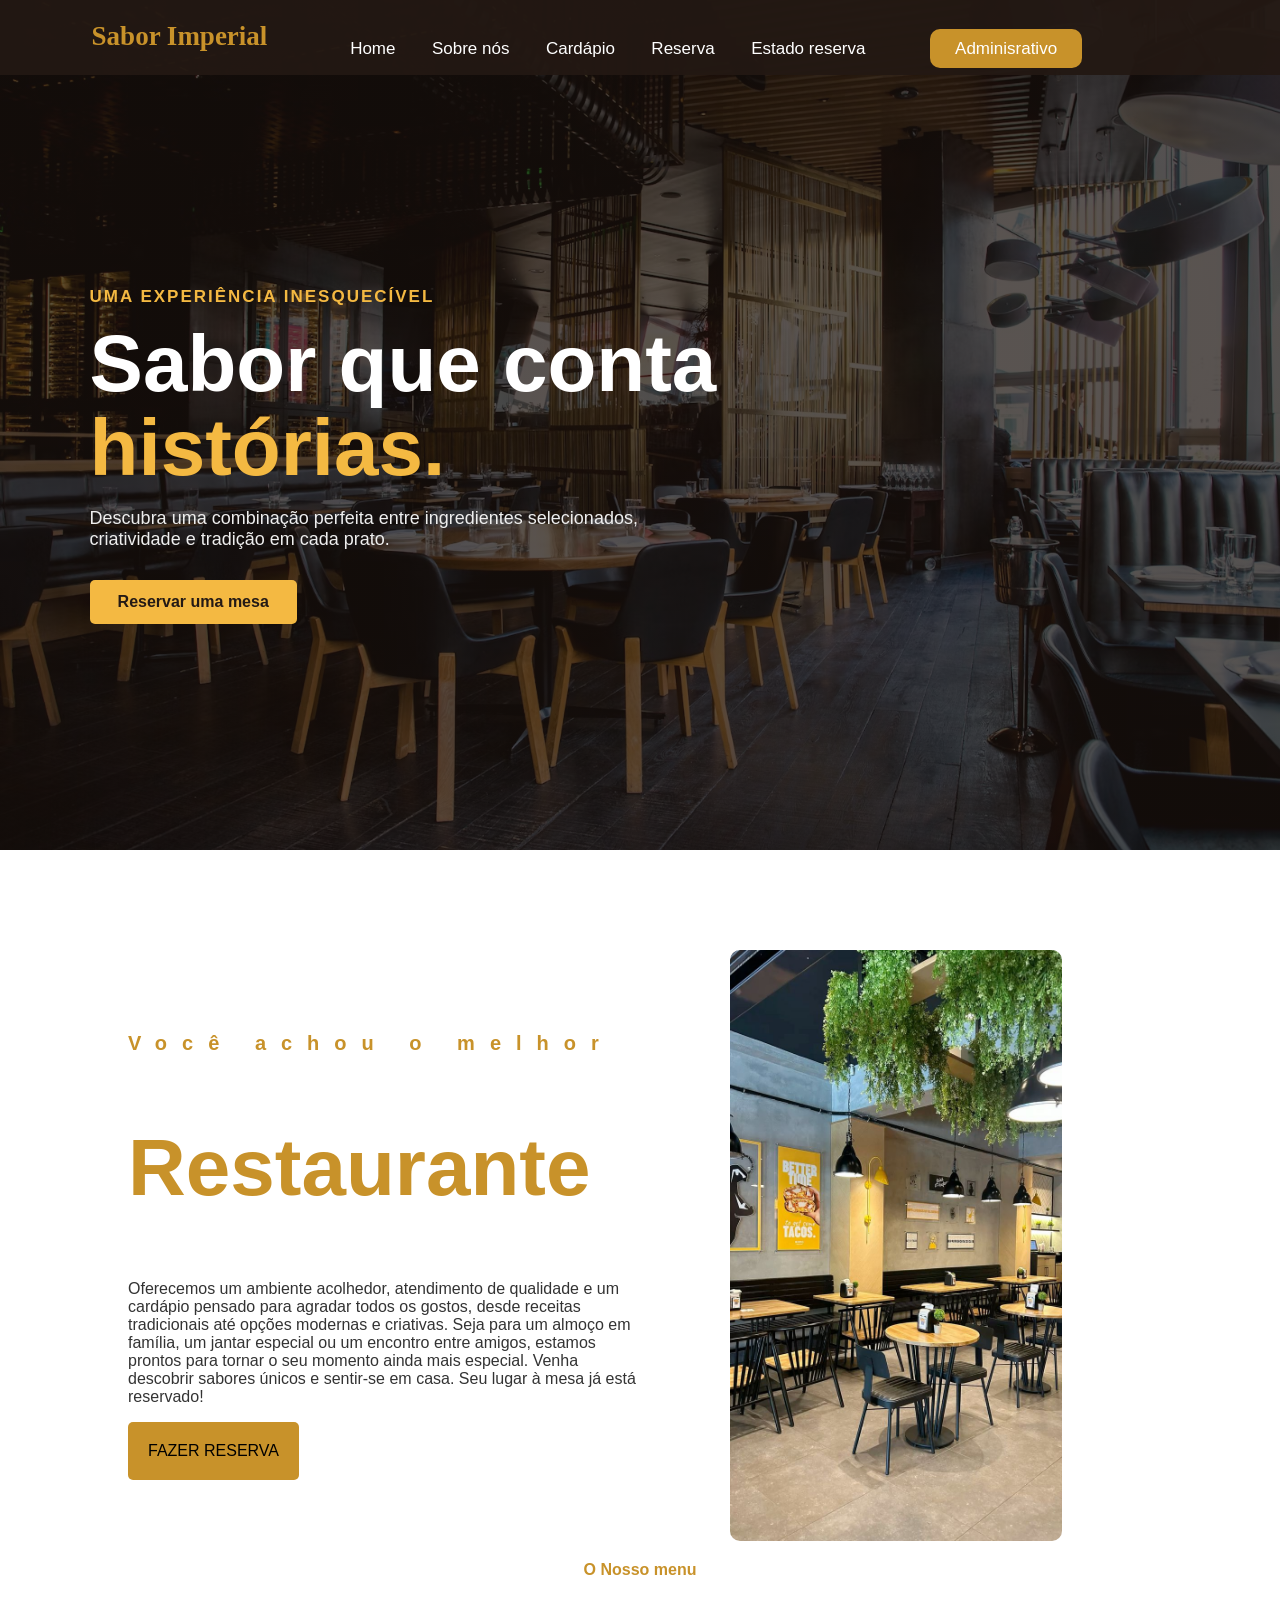
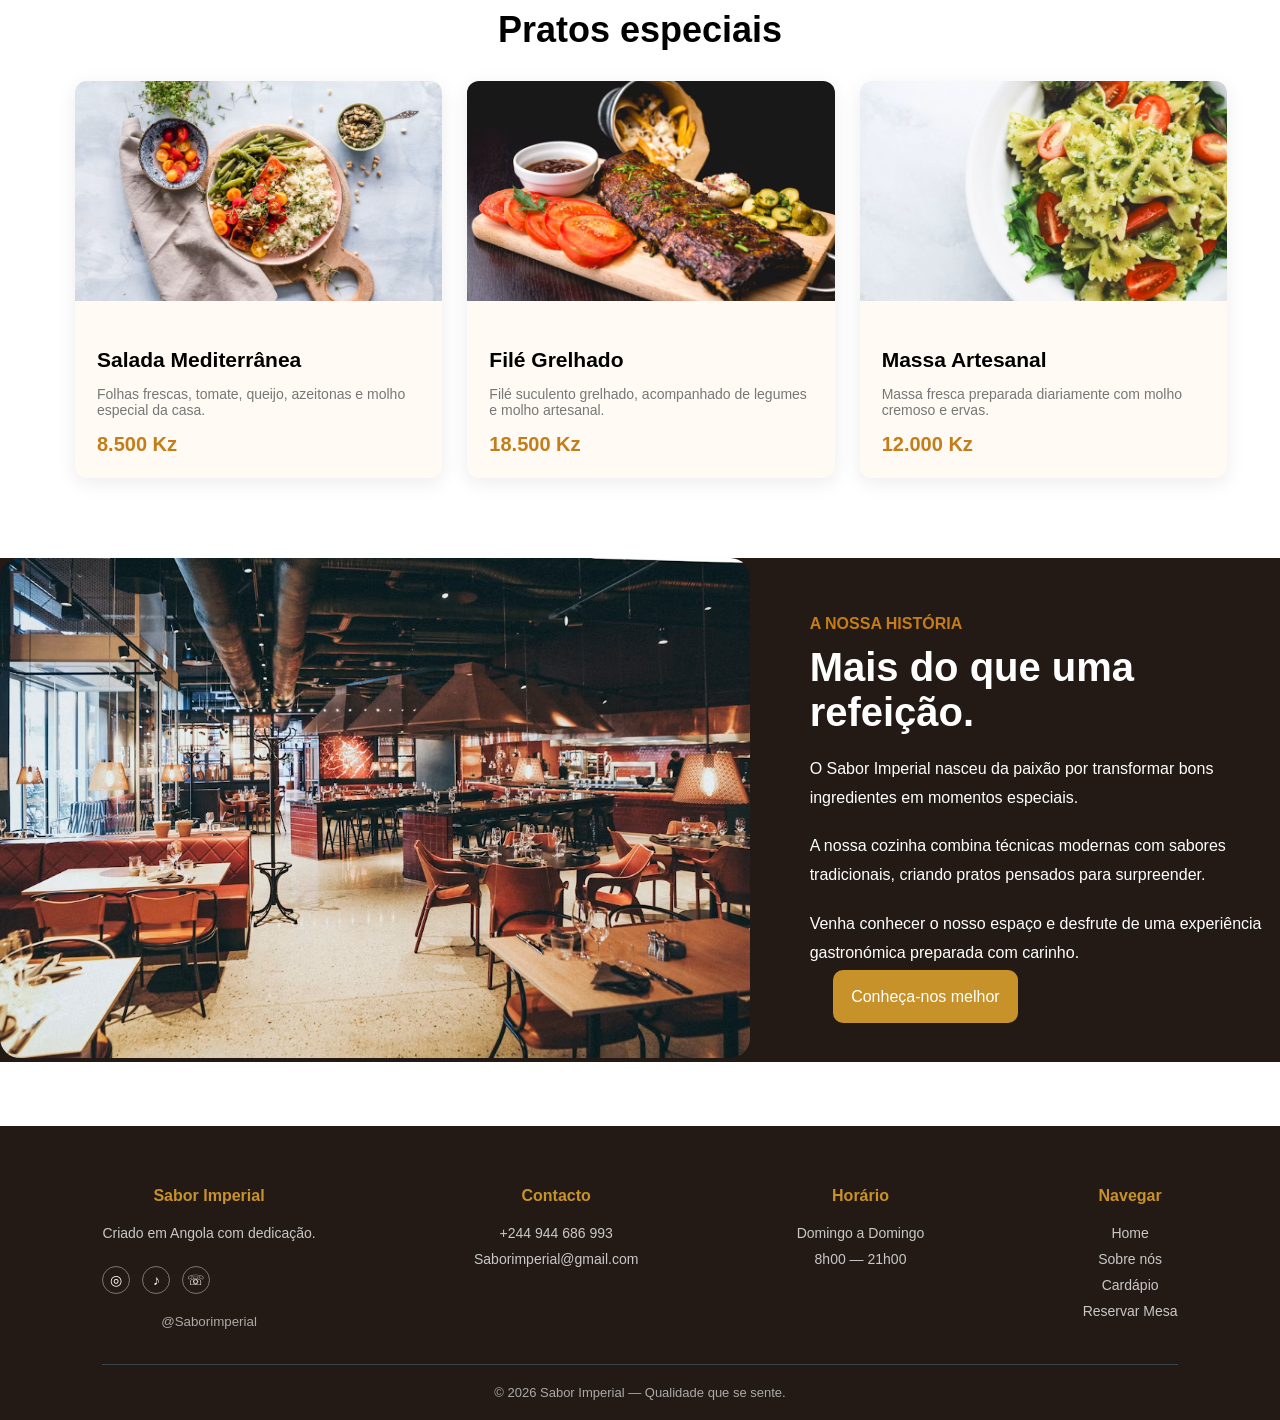
==== commit 995076e5: "Atualização do site" ====
--- a/index.html
+++ b/index.html
@@ -27,6 +27,7 @@
         <a href="#sobre">Sobre nós</a>
         <a href="cardapio.html">Cardápio</a>
         <a href="reserva.html">Reserva</a>
+        <a href="estadoreserva.html">Estado reserva</a>
         <a id="botao" href="login.html">Adminisrativo</a>
        </div>
     </nav>
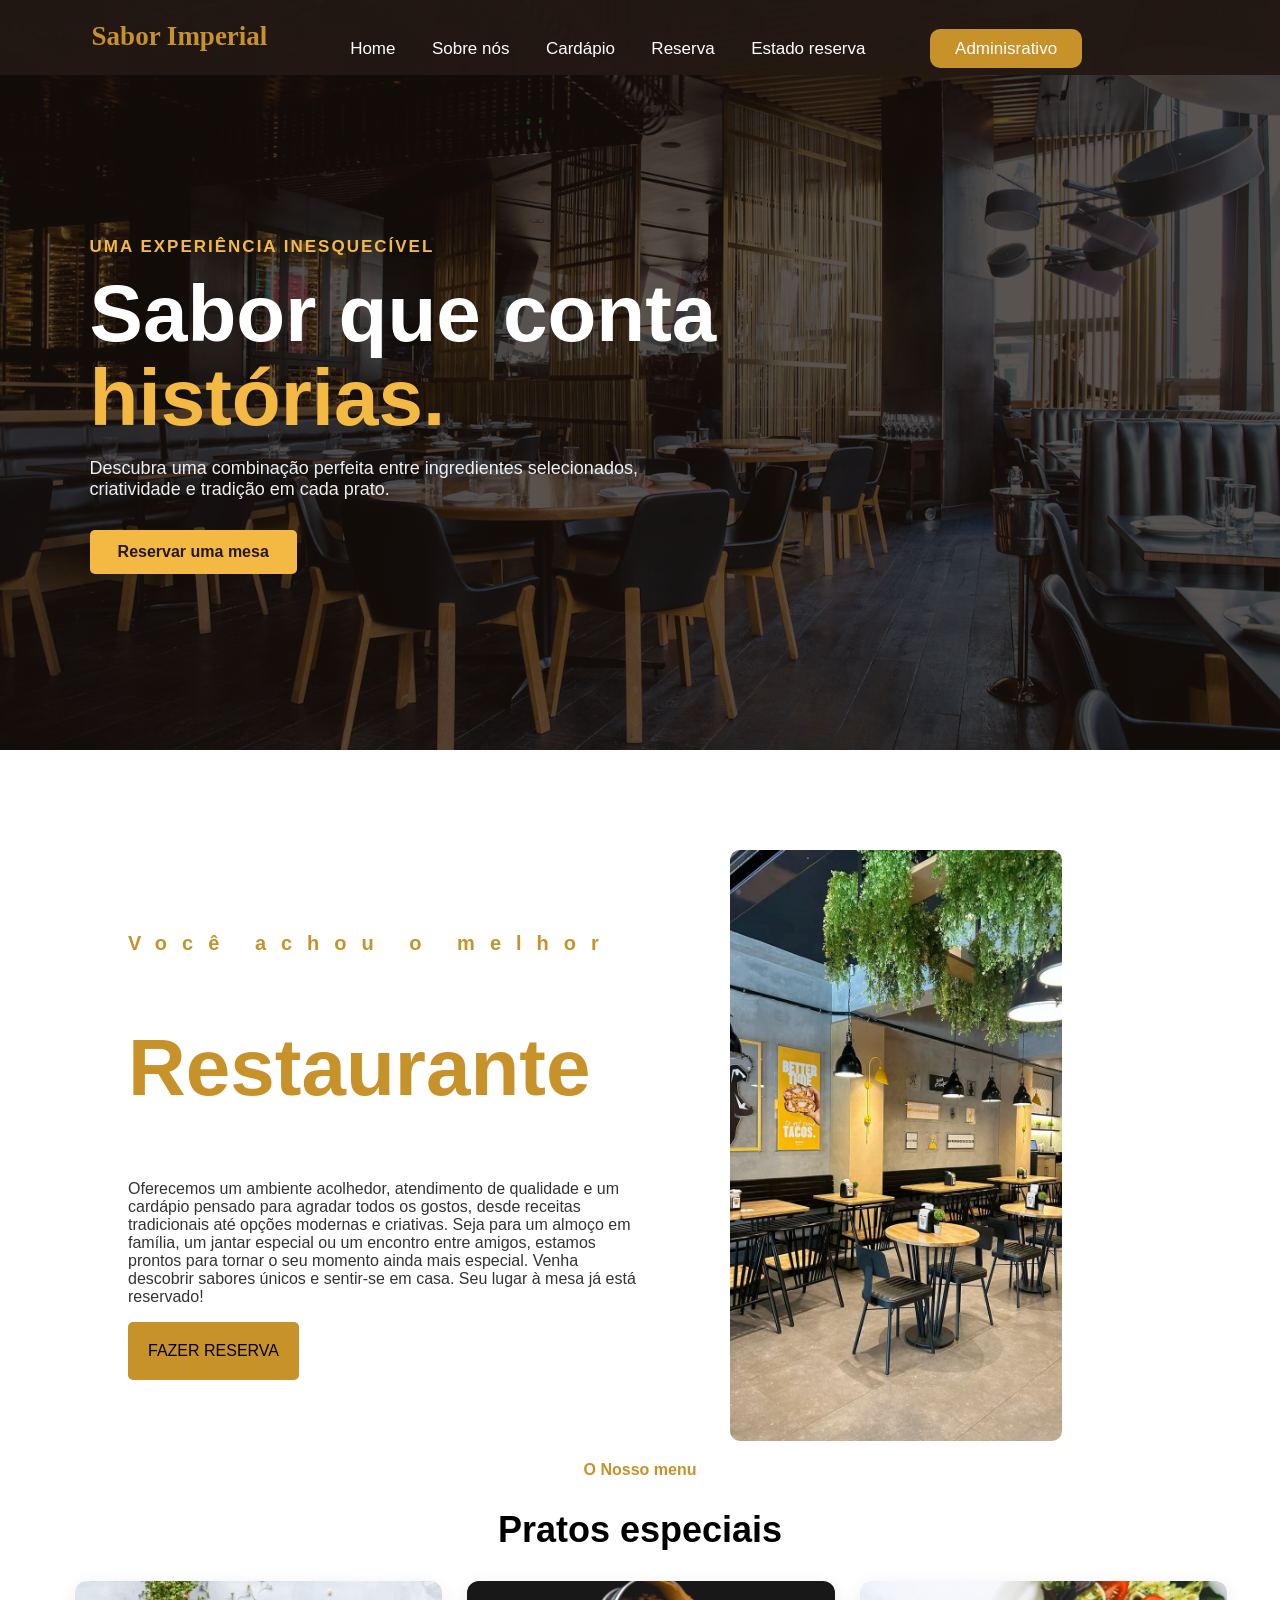
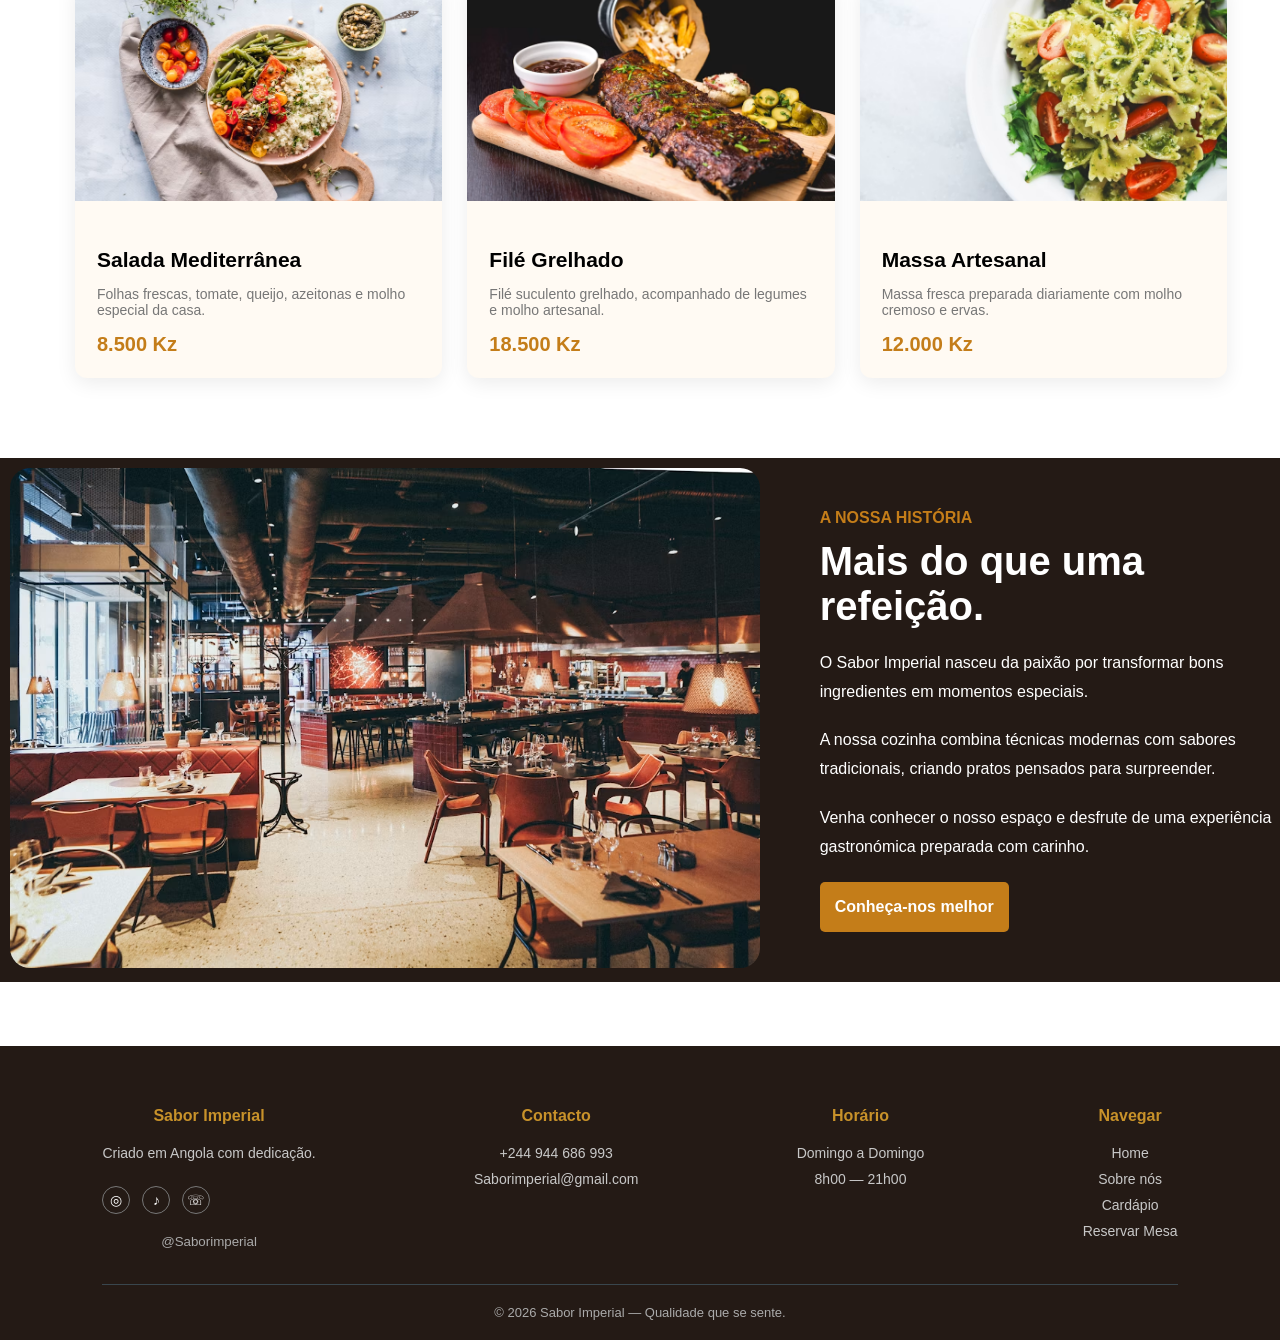
==== commit d603d67f: "Atualizei o site" ====
--- a/index.html
+++ b/index.html
@@ -104,10 +104,10 @@
         </div>
 </section>
 
-<section id="sobre">
+<section>
         <div class="about">
 
-            <div class="about-image">
+            <div style="width: 90%; margin-left:10px;margin-top: 10px;margin-bottom: 10px;" class="about-image">
                 <img style=" height: 500px; border-radius: 20px;; align-items: center;justify-content: center;" src="rest.avif" alt="">
             </div>
 
@@ -124,10 +124,11 @@
                 <p>  Venha conhecer o nosso espaço e desfrute de uma experiência
                 gastronómica preparada com carinho.</p>
 
-                <a style="text-decoration: none;margin-top: 10%; padding: 18px;" id="botao" href="contacto.html" >
+                <a class="sob" href="contacto.html" >
                     Conheça-nos melhor
                 </a>
                </div>
+        </div>
 </section>
 <footer style="margin-top: 5%;width: 100%;" class="footer">
     <div class="footer-container">
--- a/estilo.css
+++ b/estilo.css
@@ -108,7 +108,7 @@
     margin-top: 0%;
     margin-left: 0%;
     width: 100%;
-    height: 850px;
+    height: 750px;
     display: flex;
     align-items: center;
     padding: 120px 7% 60px;
@@ -284,7 +284,7 @@
 
 .about{
     display: grid;
-    grid-template-columns: 1fr 1fr;
+    grid-template-columns: repeat(2,1fr);
     gap: 60px;
     align-items: center;
     background: #241a15;
@@ -305,6 +305,23 @@
     color: white;
     line-height: 1.8;
     margin-bottom: 20px;
+}
+
+.sob{
+    display: inline-block;
+    background: #c47d19;
+    color: white;
+    padding: 16px 15px;
+    border-radius: 5px;
+    text-decoration: none;
+    font-weight: bold;
+    transition: 0.3s;
+    opacity: 1;
+}
+
+.sob:hover{
+    opacity: 0.8;
+    transform: translatey(-5px);
 }
 
 footer{
@@ -583,12 +600,10 @@
     display:flex;
     align-items:center;
     gap:15px;
-
 }
 
 
 .whatsapp{
-
     width:45px;
     height:45px;
     background:#32c56d;
@@ -598,12 +613,10 @@
     justify-content:center;
     align-items:center;
     font-size:25px;
-
 }
 
 
 button{
-
     width:100%;
     margin-top:25px;
     padding:16px;
@@ -613,7 +626,7 @@
     color:white;
     font-size:16px;
     cursor:pointer;
-
+    margin-left: 0;
 }
 
 
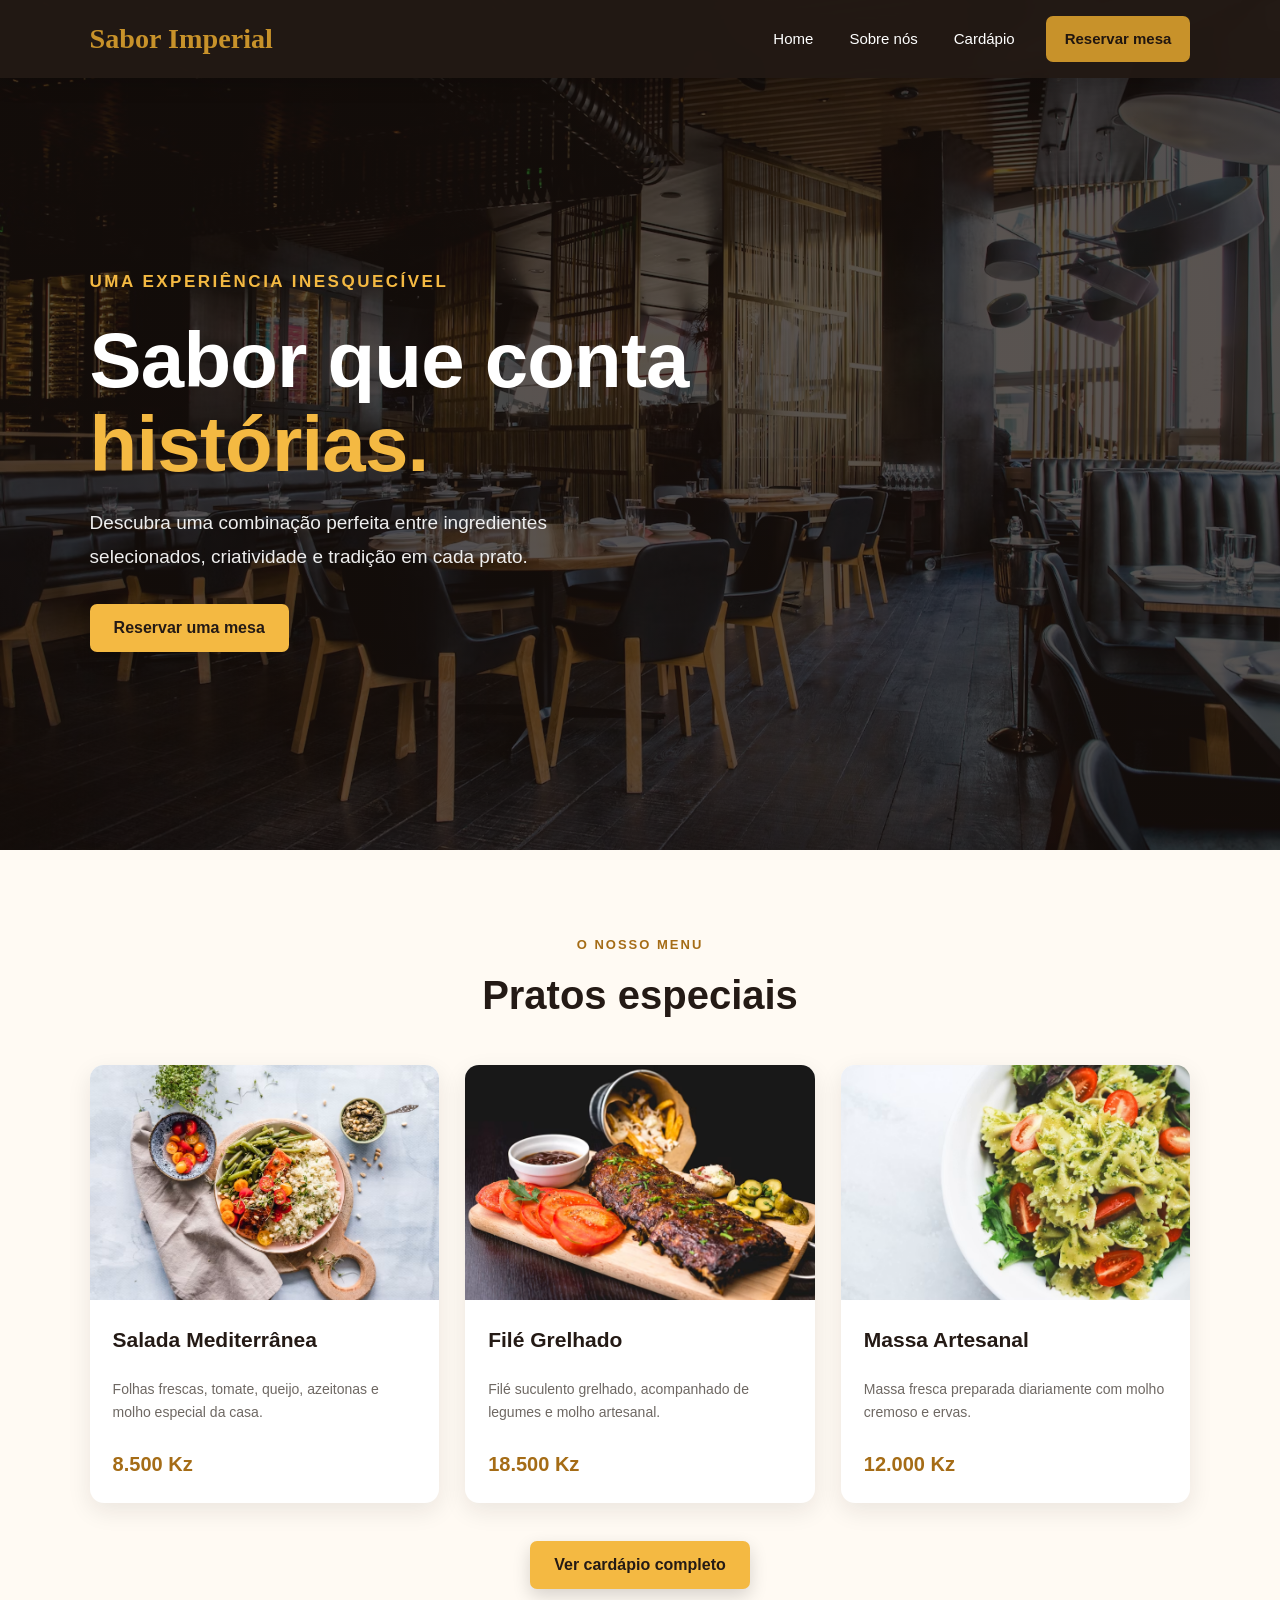
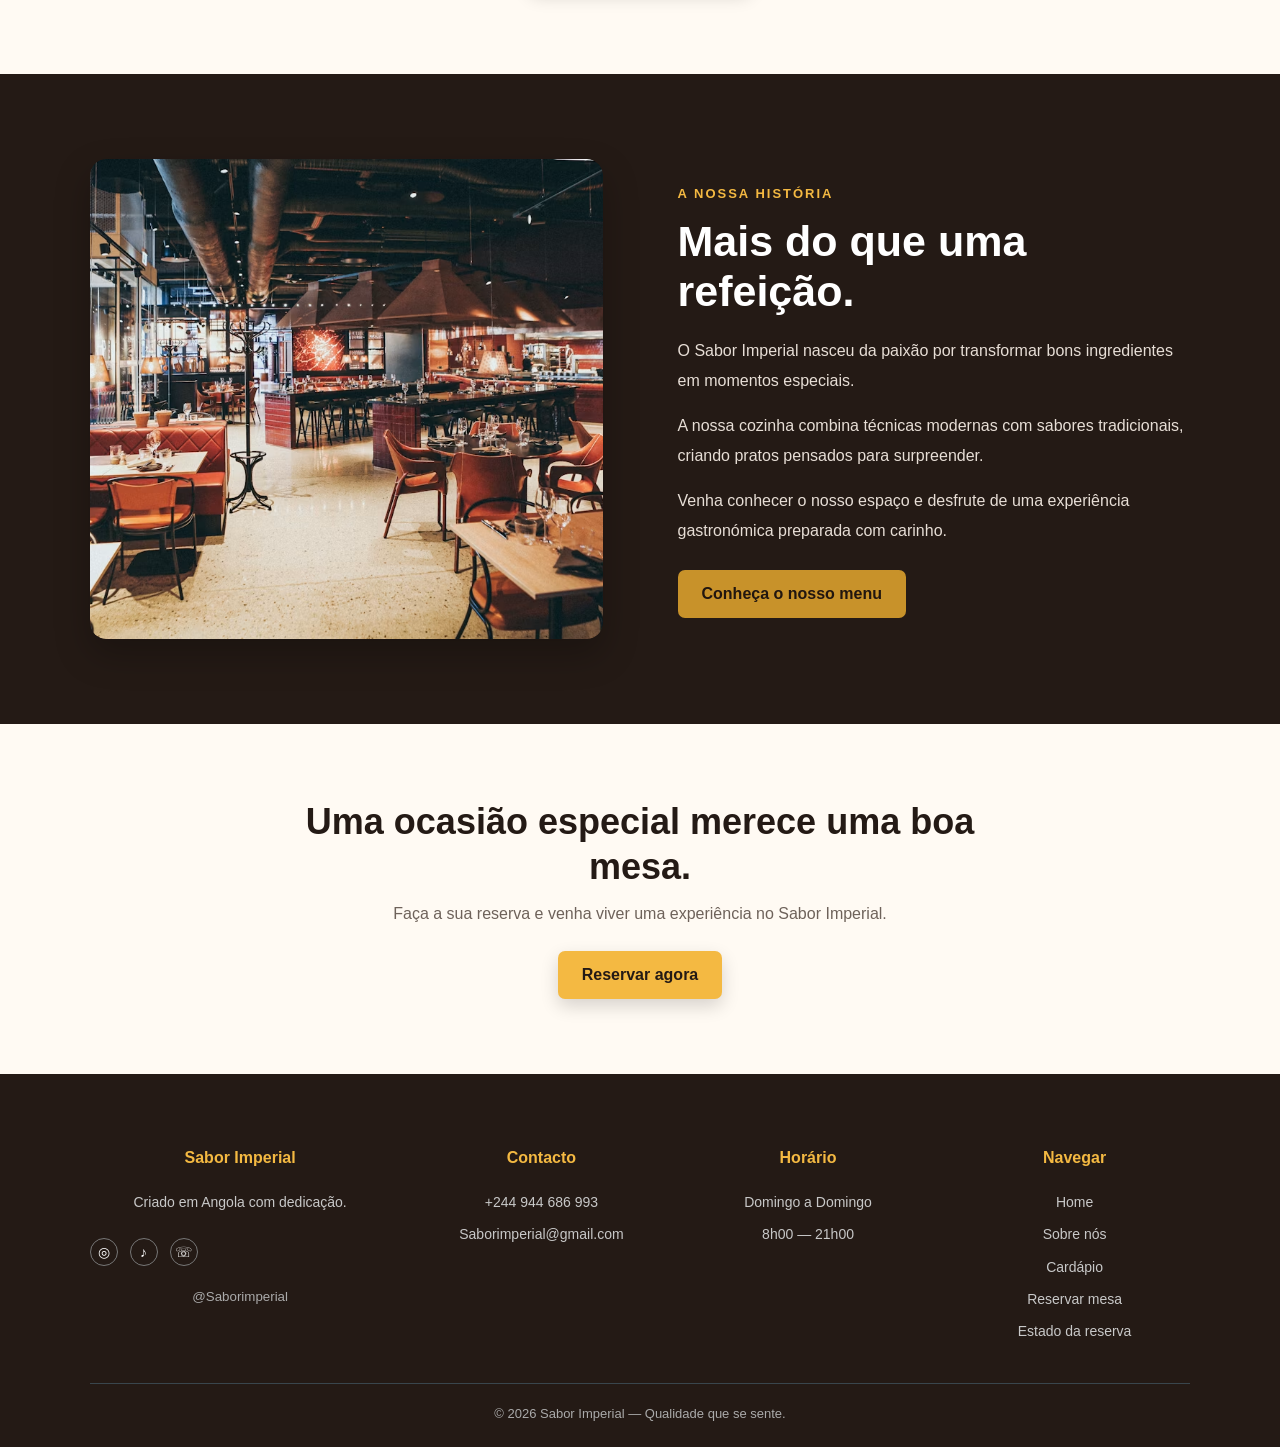
==== commit 87a4fbdd: "Alterei duas paginas do site" ====
--- a/index.html
+++ b/index.html
@@ -1,208 +1,200 @@
 <!DOCTYPE html>
-<html lang="pt-br">
+<html lang="pt-AO">
 <head>
     <meta charset="UTF-8">
     <meta name="viewport" content="width=device-width, initial-scale=1.0">
+
+    <title>Sabor Imperial | Restaurante</title>
+    <meta name="description" content="Descubra o Sabor Imperial: pratos especiais, ingredientes selecionados, atendimento acolhedor e uma experiência gastronómica inesquecível. Consulte o cardápio e faça a sua reserva.">
+    <meta name="author" content="Moreno Costa">
+    <meta name="robots" content="index, follow">
+    <meta name="theme-color" content="#241a15">
+    <link rel="canonical" href="https://saborimperial.vercel.app/">
+    <meta property="og:type" content="website">
+    <meta property="og:title" content="Sabor Imperial | Restaurante">
+    <meta property="og:description" content="Sabores especiais, tradição e criatividade em cada prato.">
+    <meta property="og:url" content="https://saborimperial.vercel.app/">
+
     <link rel="stylesheet" href="estilo.css">
-    <meta name="author"content="Moreno Costa">
-    <meta name="robots" content="index, follow">
-    <meta name="theme-color" content="#0d3b66">
-    <link rel="canonical" href="https://saborimperial.vercel.app/">
-    <?xml version="1.0" encoding="UTF-8"?>
-    <title>Sabor Imperial</title>
 </head>
+
 <body>
     <header>
-    <nav class="navbar">
-       <div class="logo">
-           <h1 style="text-align: center;">Sabor Imperial</a></h1>
-       </div>
-       <div class="menu-toggle" id="menuToggle">
-        <span></span>
-        <span></span>
-        <span></span>
-       </div>
-       <div class="menu">
-        <a href="index.html">Home</a>
-        <a href="#sobre">Sobre nós</a>
-        <a href="cardapio.html">Cardápio</a>
-        <a href="reserva.html">Reserva</a>
-        <a href="estadoreserva.html">Estado reserva</a>
-        <a id="botao" href="login.html">Adminisrativo</a>
-       </div>
-    </nav>
-</header>
-     <section class="hero" id="inicio">
-        <div class="hero-content">
-            <small>UMA EXPERIÊNCIA INESQUECÍVEL</small>
-
-            <h1>
-                Sabor que conta
-                <span>histórias.</span>
-            </h1>
-
-            <p>
-                Descubra uma combinação perfeita entre ingredientes
-                selecionados, criatividade e tradição em cada prato.
-            </p>
-
-            <a href="reserva.html" class="btn">Reservar uma mesa</a>
+        <nav class="navbar" aria-label="Navegação principal">
+            <div class="logo">
+                <h1>Sabor Imperial</h1>
+            </div>
+
+            <button class="menu-toggle" id="menuToggle" type="button"
+                    aria-label="Abrir menu" aria-expanded="false"
+                    aria-controls="menuPrincipal">
+                <span></span>
+                <span></span>
+                <span></span>
+            </button>
+
+            <div class="menu" id="menuPrincipal">
+                <a href="index.html">Home</a>
+                <a href="#sobre">Sobre nós</a>
+                <a href="cardapio.html">Cardápio</a>
+                <a id="botao" href="reserva.html">Reservar mesa</a>
+            </div>
+        </nav>
+    </header>
+
+    <main>
+        <!-- Destaque principal -->
+        <section class="hero" id="inicio">
+            <div class="hero-content">
+                <small>UMA EXPERIÊNCIA INESQUECÍVEL</small>
+                <h1>Sabor que conta <span>histórias.</span></h1>
+                <p>
+                    Descubra uma combinação perfeita entre ingredientes
+                    selecionados, criatividade e tradição em cada prato.
+                </p>
+                <a href="reserva.html" class="btn">Reservar uma mesa</a>
+            </div>
+        </section>
+
+        <!-- Pratos em destaque -->
+        <section class="menu-section" id="menu">
+            <div class="section-title">
+                <p>O NOSSO MENU</p>
+                <h2>Pratos especiais</h2>
+            </div>
+
+            <div class="menu-grid">
+                <article class="card">
+                    <img loading="lazy" src="img/prato1.avif" alt="Salada Mediterrânea">
+                    <div class="card-content">
+                        <h3>Salada Mediterrânea</h3>
+                        <p>Folhas frescas, tomate, queijo, azeitonas e molho especial da casa.</p>
+                        <span class="price">8.500 Kz</span>
+                    </div>
+                </article>
+
+                <article class="card">
+                    <img loading="lazy" src="img/pra2.avif" alt="Filé grelhado com legumes">
+                    <div class="card-content">
+                        <h3>Filé Grelhado</h3>
+                        <p>Filé suculento grelhado, acompanhado de legumes e molho artesanal.</p>
+                        <span class="price">18.500 Kz</span>
+                    </div>
+                </article>
+
+                <article class="card">
+                    <img loading="lazy" src="img/pra3.avif" alt="Massa artesanal">
+                    <div class="card-content">
+                        <h3>Massa Artesanal</h3>
+                        <p>Massa fresca preparada diariamente com molho cremoso e ervas.</p>
+                        <span class="price">12.000 Kz</span>
+                    </div>
+                </article>
+            </div>
+
+            <div class="center-button">
+                <a href="cardapio.html" class="btn">Ver cardápio completo</a>
+            </div>
+        </section>
+
+        <!-- Sobre o restaurante -->
+        <section id="sobre" class="about-section">
+            <div class="about">
+                <div class="about-image">
+                    <img loading="lazy" src="rest.avif" alt="Espaço e ambiente do Sabor Imperial">
+                </div>
+
+                <div class="about-content">
+                    <span>A NOSSA HISTÓRIA</span>
+                    <h2>Mais do que uma refeição.</h2>
+                    <p>
+                        O Sabor Imperial nasceu da paixão por transformar
+                        bons ingredientes em momentos especiais.
+                    </p>
+                    <p>
+                        A nossa cozinha combina técnicas modernas com sabores
+                        tradicionais, criando pratos pensados para surpreender.
+                    </p>
+                    <p>
+                        Venha conhecer o nosso espaço e desfrute de uma
+                        experiência gastronómica preparada com carinho.
+                    </p>
+                    <a class="sob" href="cardapio.html">Conheça o nosso menu</a>
+                </div>
+            </div>
+        </section>
+
+        <!-- Convite para reservar -->
+        <section class="reservation-cta">
+            <h2>Uma ocasião especial merece uma boa mesa.</h2>
+            <p>Faça a sua reserva e venha viver uma experiência no Sabor Imperial.</p>
+            <a href="reserva.html" class="btn">Reservar agora</a>
+        </section>
+    </main>
+
+    <footer class="footer">
+        <div class="footer-container">
+            <div class="footer-col">
+                <h3>Sabor Imperial</h3>
+                <p>Criado em Angola com dedicação.</p>
+                <div class="social">
+                    <a href="#" aria-label="Instagram">◎</a>
+                    <a href="#" aria-label="TikTok">♪</a>
+                    <a href="#" aria-label="WhatsApp">☏</a>
+                </div>
+                <small>@Saborimperial</small>
+            </div>
+
+            <div class="footer-col">
+                <h3>Contacto</h3>
+                <p>+244 944 686 993</p>
+                <p>Saborimperial@gmail.com</p>
+            </div>
+
+            <div class="footer-col">
+                <h3>Horário</h3>
+                <p>Domingo a Domingo</p>
+                <p>8h00 — 21h00</p>
+            </div>
+
+            <div class="footer-col">
+                <h3>Navegar</h3>
+                <a href="index.html">Home</a>
+                <a href="#sobre">Sobre nós</a>
+                <a href="cardapio.html">Cardápio</a>
+                <a href="reserva.html">Reservar mesa</a>
+                <a href="estadoreserva.html">Estado da reserva</a>
+            </div>
         </div>
-    </section>
-
-     <div class="header">
-      <div class="headline">
-        <h2 style="letter-spacing: 15px;">Você achou o melhor</h2>
-        <h2 style="font-size: 80px;">Restaurante</h2>
-        <p style="color: #333;">Oferecemos um ambiente acolhedor, atendimento de qualidade e um cardápio pensado para agradar todos os gostos, desde receitas tradicionais até opções modernas e criativas. Seja para um almoço em família, um jantar especial ou um encontro entre amigos, estamos prontos para tornar o seu momento ainda mais especial.
-
-Venha descobrir sabores únicos e sentir-se em casa. Seu lugar à mesa já está reservado!</p>
-        <a href="reserva.html" class="contact-btn">Fazer Reserva</a>
-      </div>
-      <div class="img-headline">
-        <img style="width: 65%;height: 65%;object-fit: cover;border-radius: 10PX; " src="yh.jpg">
-      </div>
-
-       <!-- MENU -->
-<section class="menu" id="menu">
-        <div class="section-title">
-           <p>O Nosso menu</p>
-            <h2>Pratos especiais</h2>
+
+        <div class="copyright">
+            © 2026 Sabor Imperial — Qualidade que se sente.
         </div>
-
-        <div class="menu-grid">
-
-            <div class="card">
-                <img src="img/prato1.avif" alt="Salada especial">
-
-                <div class="card-content">
-                    <h3>Salada Mediterrânea</h3>
-                    <p>Folhas frescas, tomate, queijo, azeitonas e molho especial da casa.</p>
-                    <span class="price">8.500 Kz</span>
-                </div>
-            </div>
-
-            <div class="card">
-                <img src="img/pra2.avif" alt="Carne grelhada">
-
-                <div class="card-content">
-                    <h3>Filé Grelhado</h3>
-                    <p>Filé suculento grelhado, acompanhado de legumes e molho artesanal.</p>
-                    <span class="price">18.500 Kz</span>
-                </div>
-            </div>
-
-            <div class="card">
-                <img src="img/pra3.avif" alt="Massa italiana">
-
-                <div class="card-content">
-                    <h3>Massa Artesanal</h3>
-                    <p>Massa fresca preparada diariamente com molho cremoso e ervas.</p>
-                    <span class="price">12.000 Kz</span>
-                </div>
-            </div>
-        </div>
-</section>
-
-<section>
-        <div class="about">
-
-            <div style="width: 90%; margin-left:10px;margin-top: 10px;margin-bottom: 10px;" class="about-image">
-                <img style=" height: 500px; border-radius: 20px;; align-items: center;justify-content: center;" src="rest.avif" alt="">
-            </div>
-
-               <div class="about-content">
-                <span> <a style="text-decoration: none;" href="#sobre"></a>A NOSSA HISTÓRIA</a></span>
-
-                <h2>Mais do que uma refeição.</h2>
-
-                <p>O Sabor Imperial nasceu da paixão por transformar bons ingredientes em momentos especiais.</p>
-
-                <p>   A nossa cozinha combina técnicas modernas com sabores
-                tradicionais, criando pratos pensados para surpreender.</p>
-
-                <p>  Venha conhecer o nosso espaço e desfrute de uma experiência
-                gastronómica preparada com carinho.</p>
-
-                <a class="sob" href="contacto.html" >
-                    Conheça-nos melhor
-                </a>
-               </div>
-        </div>
-</section>
-<footer style="margin-top: 5%;width: 100%;" class="footer">
-    <div class="footer-container">
-
-        <div class="footer-col">
-            <h3>Sabor Imperial</h3>
-            <p>Criado em Angola com dedicação.</p>
-
-            <div class="social">
-                <a href="#">◎</a>
-                <a href="#">♪</a>
-                <a href="#">☏</a>
-            </div>
-
-            <small>@Saborimperial</small>
-        </div>
-
-
-        <div class="footer-col">
-            <h3>Contacto</h3>
-            <p>+244 944 686 993</p>
-            <p>Saborimperial@gmail.com</p>
-        </div>
-
-
-        <div class="footer-col">
-            <h3>Horário</h3>
-            <p>Domingo a Domingo</p>
-            <p>8h00 — 21h00</p>
-        </div>
-
-
-        <div class="footer-col">
-            <h3>Navegar</h3>
-            <a href="#">Home</a>
-            <a href="#">Sobre nós</a>
-            <a href="#">Cardápio</a>
-            <a href="#">Reservar Mesa</a>
-        </div>
-
-    </div>
-
-
-    <div class="copyright">
-        © 2026 Sabor Imperial — Qualidade que se sente.
-    </div>
-</footer>
-    <script src="script.js"></script>
+    </footer>
+
     <script>
-document.querySelectorAll(".menu-grid .card").forEach(card => {
-
-    card.addEventListener("click", () => {
-
-        const nome =
-            card.querySelector("h3").textContent.trim();
-
-        const precoTexto =
-            card.querySelector(".price").textContent.trim();
-
-        const preco =
-            precoTexto
-                .replace(/\./g, "")
-                .replace(" Kz", "")
-                .trim();
-
-        window.location.href =
-            "reserva.html?prato=" +
-            encodeURIComponent(nome) +
-            "&preco=" +
-            encodeURIComponent(preco);
-
-    });
-
-});
-</script>
+        document.addEventListener("DOMContentLoaded", function () {
+            const toggle = document.getElementById("menuToggle");
+            const menu = document.getElementById("menuPrincipal");
+
+            if (!toggle || !menu) return;
+
+            toggle.addEventListener("click", function () {
+                const aberto = menu.classList.toggle("ativo");
+                toggle.classList.toggle("ativo", aberto);
+                toggle.setAttribute("aria-expanded", String(aberto));
+                toggle.setAttribute("aria-label", aberto ? "Fechar menu" : "Abrir menu");
+            });
+
+            menu.querySelectorAll("a").forEach(function (link) {
+                link.addEventListener("click", function () {
+                    menu.classList.remove("ativo");
+                    toggle.classList.remove("ativo");
+                    toggle.setAttribute("aria-expanded", "false");
+                    toggle.setAttribute("aria-label", "Abrir menu");
+                });
+            });
+        });
+    </script>
 </body>
-</html>+</html>
--- a/estilo.css
+++ b/estilo.css
@@ -108,9 +108,9 @@
     margin-top: 0%;
     margin-left: 0%;
     width: 100%;
-    height: 750px;
+    height: 780px;
     display: flex;
-    align-items: center;
+    align-items:center;
     padding: 120px 7% 60px;
     background: linear-gradient(rgba(25, 17, 13, 0.72), rgba(25, 17, 13, 0.72)),
     url("restaurante.avif")
@@ -160,40 +160,6 @@
 .btn:hover {
     background: #fff;
     transform: translateY(-2px);
-}
-
-.header{
-    display: flex;
-    flex-flow: row wrap;
-    justify-content: center;
-    align-items: center;
-    /*height: 600px;*/
-    background:white;
-    padding-top: 100px;
-}
-
-.headline{
-    flex: 40%;
-    margin-left: 10%;
-    /*border: 1px solid black;*/
-}
-
-.headline{
-    opacity: 1;
-    transform: translateX(o);
-}
-
-.headline h2{
-    font-weight: 900;
-    font-size: 20px;
-    color:#c8922a;
-    padding: 0;
-    margin: o;
-}
-
-.headline p{
-    color: gray;
-    text-align: left;
 }
 
 .contact-btn{
@@ -1030,4 +996,628 @@
         width: 100%;
     }
 
-}+}
+
+
+
+/* =========================================================
+   MELHORIAS DE ORGANIZAÇÃO — SABOR IMPERIAL
+   Mantém as cores e o estilo original do restaurante.
+========================================================= */
+
+:root{
+    --black: #100c09;
+    --cream: #fffaf3;
+    --brown: #241a15;
+    --gold: #c8922a;
+    --gold-light: #f4b942;
+}
+
+html{
+    scroll-behavior: smooth;
+    scroll-padding-top: 90px;
+}
+
+body{
+    background: var(--black);
+    color: var(--cream);
+    line-height: 1.6;
+}
+
+img{
+    display: block;
+    max-width: 100%;
+}
+
+/* Cabeçalho e navegação */
+header{
+    height: 78px;
+    padding: 0 7%;
+    display: flex;
+    align-items: center;
+    background: rgba(35,25,20,.97);
+    box-shadow: 0 4px 20px rgba(0,0,0,.18);
+    backdrop-filter: blur(10px);
+}
+
+.navbar{
+    width: 100%;
+    display: flex;
+    align-items: center;
+    justify-content: space-between;
+    flex-wrap: nowrap;
+    gap: 25px;
+}
+
+.logo{
+    display: flex;
+    align-items: center;
+    flex: 0 0 auto;
+}
+
+.logo h1{
+    margin: 0;
+    font-size: clamp(22px, 2.2vw, 29px);
+    font-family: "Lobster", cursive;
+    color: var(--gold);
+    white-space: nowrap;
+}
+
+.navbar .menu{
+    flex: 1;
+    display: flex;
+    justify-content: flex-end;
+    align-items: center;
+    gap: 10px;
+    padding: 0;
+    margin: 0;
+}
+
+.navbar .menu a{
+    display: inline-flex;
+    align-items: center;
+    justify-content: center;
+    color: #fff;
+    font-size: 15px;
+    padding: 10px 13px;
+    border-radius: 7px;
+    text-decoration: none;
+    transition: color .25s ease, background .25s ease, transform .25s ease;
+}
+
+.navbar .menu a:hover{
+    color: var(--gold-light);
+    background: rgba(255,255,255,.07);
+    border-top: 0;
+}
+
+.navbar .menu a#botao{
+    margin: 0 0 0 8px;
+    padding: 11px 19px;
+    background: var(--gold);
+    color: #21160f;
+    border-radius: 7px;
+    font-weight: 700;
+    white-space: nowrap;
+}
+
+.navbar .menu a#botao:hover{
+    background: #f4b942;
+    color: #21160f;
+    transform: translateY(-2px);
+}
+
+.menu-toggle{
+    display: none;
+    width: 44px;
+    height: 42px;
+    padding: 9px;
+    margin: 0;
+    border: 1px solid rgba(200,146,42,.35);
+    border-radius: 8px;
+    background: transparent;
+    cursor: pointer;
+}
+
+.menu-toggle span{
+    width: 100%;
+    height: 3px;
+    background: var(--gold-light);
+    border-radius: 5px;
+}
+
+/* Botões: evitar que as regras globais de button estraguem os links */
+.btn, .sob, .contact-btn{
+    display: inline-flex;
+    align-items: center;
+    justify-content: center;
+    min-height: 48px;
+    padding: 13px 24px;
+    border: 0;
+    border-radius: 7px;
+    font-weight: 700;
+    line-height: 1.25;
+    text-align: center;
+    text-decoration: none;
+    cursor: pointer;
+    transition: background .25s ease, color .25s ease, transform .25s ease, box-shadow .25s ease;
+}
+
+.btn{
+    background: var(--gold-light);
+    color: #241a15;
+    box-shadow: 0 7px 18px rgba(0,0,0,.16);
+}
+
+.btn:hover, .sob:hover, .contact-btn:hover{
+    background: #fff;
+    color: #241a15;
+    transform: translateY(-3px);
+    box-shadow: 0 9px 22px rgba(0,0,0,.2);
+}
+
+button{
+    border-radius: 8px;
+}
+
+/* Destaque principal */
+.hero{
+    min-height: 720px;
+    height: min(850px, 100svh);
+    margin: 0;
+    padding: 145px 7% 75px;
+    background-position: center;
+}
+
+.hero-content{
+    width: 100%;
+    max-width: 680px;
+}
+
+.hero-content small{
+    display: inline-block;
+    margin-bottom: 8px;
+    color: var(--gold-light);
+    letter-spacing: 2.5px;
+}
+
+.hero-content h1{
+    max-width: 650px;
+    font-size: clamp(42px, 6.5vw, 78px);
+    line-height: 1.08;
+    letter-spacing: -.8px;
+}
+
+.hero-content p{
+    max-width: 560px;
+    font-size: clamp(16px, 1.5vw, 19px);
+    line-height: 1.8;
+}
+
+/* Menu de pratos */
+.menu-section{
+    padding: 85px 7%;
+    background: var(--cream);
+}
+
+.section-title{
+    margin: 0 auto 38px;
+}
+
+.section-title p{
+    margin: 0 0 7px;
+    color: #a56c16;
+    letter-spacing: 2px;
+    font-size: 13px;
+}
+
+.section-title h2{
+    margin: 0;
+    color: var(--brown);
+    font-size: clamp(29px, 4vw, 40px);
+}
+
+.menu-grid{
+    width: 100%;
+    max-width: 1200px;
+    margin: 0 auto;
+    display: grid;
+    grid-template-columns: repeat(3, minmax(0,1fr));
+    gap: 26px;
+}
+
+.card{
+    height: 100%;
+    display: flex;
+    flex-direction: column;
+    background: #fff;
+    border-radius: 14px;
+    box-shadow: 0 8px 24px rgba(36,26,21,.09);
+}
+
+.card img{
+    width: 100%;
+    height: 235px;
+    object-fit: cover;
+}
+
+.card-content{
+    flex: 1;
+    display: flex;
+    flex-direction: column;
+    align-items: flex-start;
+    padding: 23px;
+}
+
+.card-content h3{
+    margin: 0 0 8px;
+    color: var(--brown);
+}
+
+.card-content p{
+    flex: 1;
+    color: #6e6863;
+    line-height: 1.65;
+}
+
+.price{
+    display: inline-block;
+    margin-top: 8px;
+    color: #a56c16;
+}
+
+.center-button{
+    display: flex;
+    justify-content: center;
+    margin-top: 38px;
+}
+
+/* História: imagem e texto alinhados, com espaçamento consistente */
+.about-section{
+    padding: 85px 7%;
+    background: var(--brown);
+}
+
+.about{
+    width: 100%;
+    max-width: 1200px;
+    margin: 0 auto;
+    display: grid;
+    grid-template-columns: minmax(0,1fr) minmax(0,1fr);
+    align-items: center;
+    gap: clamp(35px, 6vw, 75px);
+    background: transparent;
+}
+
+.about-image{
+    width: 100%;
+    min-width: 0;
+    overflow: hidden;
+    border-radius: 16px;
+    box-shadow: 0 15px 35px rgba(0,0,0,.25);
+}
+
+.about-image img{
+    width: 100%;
+    height: 480px;
+    object-fit: cover;
+    object-position: center;
+    border-radius: 16px;
+    transition: transform .5s ease;
+}
+
+.about-image:hover img{
+    transform: scale(1.035);
+}
+
+.about-content{
+    max-width: 560px;
+}
+
+.about-content span{
+    display: inline-block;
+    color: var(--gold-light);
+    font-size: 13px;
+    letter-spacing: 2px;
+}
+
+.about-content h2{
+    margin: 12px 0 20px;
+    color: #fff;
+    font-size: clamp(30px, 4vw, 43px);
+    line-height: 1.15;
+}
+
+.about-content p{
+    margin: 0 0 16px;
+    color: #e7ded6;
+    font-size: 16px;
+    line-height: 1.85;
+}
+
+.sob{
+    margin-top: 8px;
+    background: var(--gold);
+    color: #21160f;
+}
+
+/* Chamada para reserva */
+.reservation-cta{
+    padding: 75px 7%;
+    text-align: center;
+    background: #fffaf3;
+    color: var(--brown);
+}
+
+.reservation-cta h2{
+    max-width: 750px;
+    margin: 0 auto 12px;
+    color: var(--brown);
+    font-size: clamp(26px, 3.5vw, 36px);
+    line-height: 1.25;
+}
+
+.reservation-cta p{
+    max-width: 650px;
+    margin: 0 auto 25px;
+    color: #6e625a;
+}
+
+/* Rodapé */
+.footer{
+    padding: 55px 7% 22px;
+}
+
+.footer-container{
+    max-width: 1200px;
+    margin: 0 auto;
+    display: grid;
+    grid-template-columns: 1.3fr 1fr 1fr 1fr;
+    gap: 35px;
+}
+
+.footer-col h3{
+    color: var(--gold-light);
+}
+
+.footer-col a:hover{
+    color: var(--gold-light);
+    padding-left: 3px;
+}
+
+.social a{
+    text-decoration: none;
+}
+
+/* Tablets */
+@media (max-width: 900px){
+    header{
+        padding: 0 5%;
+    }
+
+    .navbar .menu{
+        gap: 3px;
+    }
+
+    .navbar .menu a{
+        padding: 9px 8px;
+        font-size: 14px;
+    }
+
+    .navbar .menu a#botao{
+        margin-left: 3px;
+        padding: 10px 12px;
+    }
+
+    .menu-grid{
+        grid-template-columns: repeat(2, minmax(0,1fr));
+    }
+
+    .about{
+        gap: 30px;
+    }
+
+    .about-image img{
+        height: 420px;
+    }
+
+    .footer-container{
+        grid-template-columns: repeat(2, minmax(0,1fr));
+    }
+}
+
+/* Telefones: menu de três barras e conteúdo em coluna */
+@media (max-width: 700px){
+    header{
+        height: 70px;
+        padding: 0 5%;
+    }
+
+    .navbar{
+        position: relative;
+        gap: 12px;
+    }
+
+    .logo h1{
+        font-size: 23px;
+    }
+
+    .menu-toggle{
+        display: flex;
+        flex: 0 0 44px;
+        align-items: center;
+        justify-content: space-between;
+        margin-left: auto;
+    }
+
+    .navbar .menu{
+        position: absolute;
+        top: calc(100% + 15px);
+        left: -5.6%;
+        right: -5.6%;
+        z-index: 1002;
+        display: flex;
+        flex-direction: column;
+        align-items: stretch;
+        gap: 4px;
+        max-height: 0;
+        padding: 0 5%;
+        overflow: hidden;
+        opacity: 0;
+        visibility: hidden;
+        background: rgba(35,25,20,.99);
+        box-shadow: 0 12px 22px rgba(0,0,0,.25);
+        transition: max-height .35s ease, padding .35s ease, opacity .25s ease, visibility .25s ease;
+    }
+
+    .navbar .menu.ativo{
+        max-height: 360px;
+        padding: 14px 5% 20px;
+        opacity: 1;
+        visibility: visible;
+    }
+
+    .navbar .menu a,
+    .navbar .menu a#botao{
+        width: 100%;
+        justify-content: flex-start;
+        margin: 0;
+        padding: 13px 15px;
+        border-radius: 7px;
+        font-size: 15px;
+    }
+
+    .navbar .menu a#botao{
+        justify-content: center;
+        margin-top: 7px;
+    }
+
+    .navbar .menu a:hover{
+        border: 0;
+        background: rgba(255,255,255,.08);
+    }
+
+    .hero{
+        min-height: 650px;
+        height: auto;
+        padding: 145px 7% 75px;
+        background-position: 58% center;
+    }
+
+    .hero-content h1{
+        font-size: clamp(38px, 10vw, 55px);
+    }
+
+    .hero-content p{
+        font-size: 16px;
+    }
+
+    .menu-section{
+        padding: 65px 6%;
+    }
+
+    .menu-grid{
+        width: 100%;
+        grid-template-columns: 1fr;
+        gap: 22px;
+    }
+
+    .card img{
+        height: 230px;
+    }
+
+    .about-section{
+        padding: 65px 6%;
+    }
+
+    .about{
+        grid-template-columns: 1fr;
+        gap: 30px;
+        text-align: left;
+    }
+
+    .about-image img{
+        height: clamp(240px, 65vw, 360px);
+    }
+
+    .about-content{
+        max-width: none;
+    }
+
+    .about-content h2{
+        font-size: 32px;
+    }
+
+    .about-content p{
+        font-size: 15px;
+    }
+
+    .sob{
+        width: 100%;
+    }
+
+    .reservation-cta{
+        padding: 60px 6%;
+    }
+
+    .reservation-cta .btn{
+        width: 100%;
+        max-width: 320px;
+    }
+
+    .footer{
+        padding: 42px 7% 20px;
+    }
+
+    .footer-container{
+        grid-template-columns: 1fr 1fr;
+        gap: 28px 20px;
+    }
+}
+
+@media (max-width: 420px){
+    .logo h1{
+        font-size: 21px;
+    }
+
+    .hero{
+        min-height: 610px;
+        padding-left: 6%;
+        padding-right: 6%;
+    }
+
+    .hero-content small{
+        font-size: 11px;
+        letter-spacing: 1.5px;
+    }
+
+    .hero-content h1{
+        font-size: 38px;
+    }
+
+    .btn, .sob{
+        width: 100%;
+        padding: 13px 16px;
+    }
+
+    .footer-container{
+        grid-template-columns: 1fr;
+    }
+
+    .copyright{
+        line-height: 1.7;
+    }
+}
+
+/* Respeita utilizadores que preferem menos movimento */
+@media (prefers-reduced-motion: reduce){
+    html{
+        scroll-behavior: auto;
+    }
+
+    *, *::before, *::after{
+        animation-duration: .01ms !important;
+        animation-iteration-count: 1 !important;
+        transition-duration: .01ms !important;
+    }
+}
